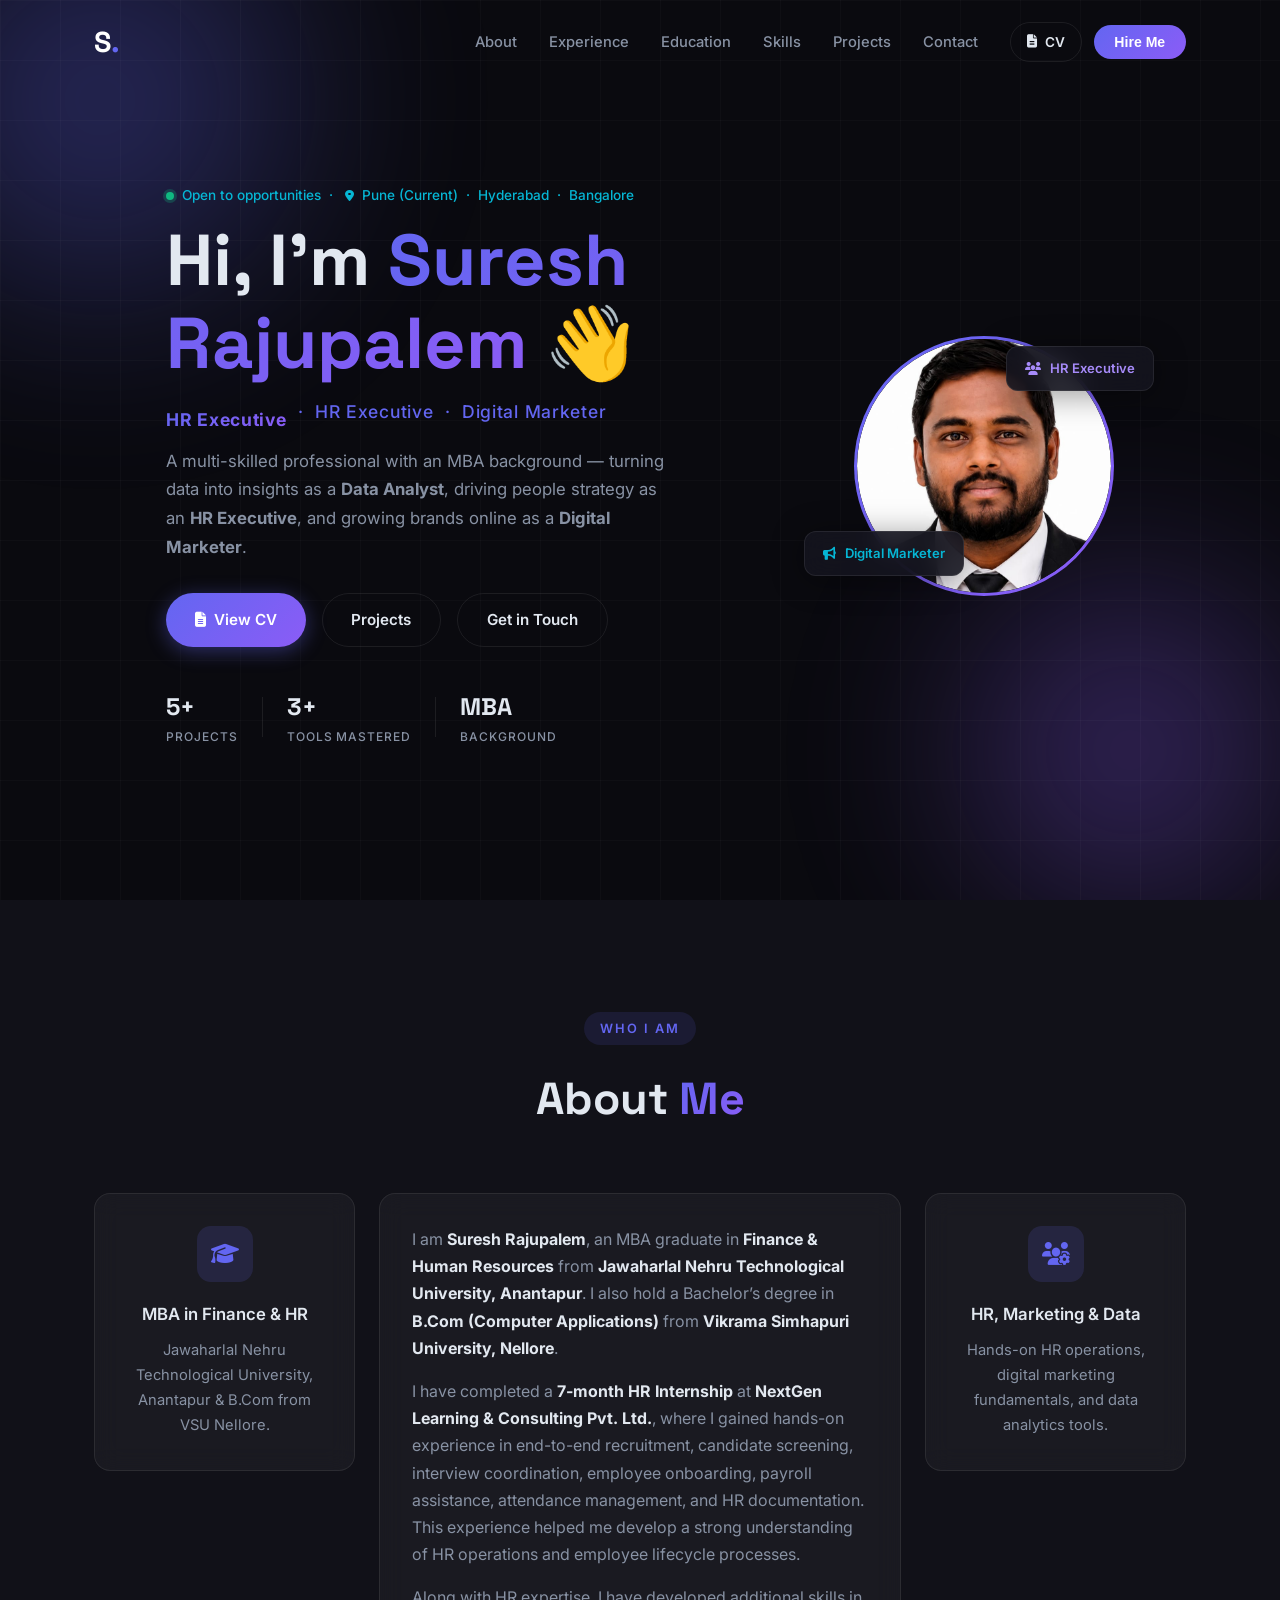
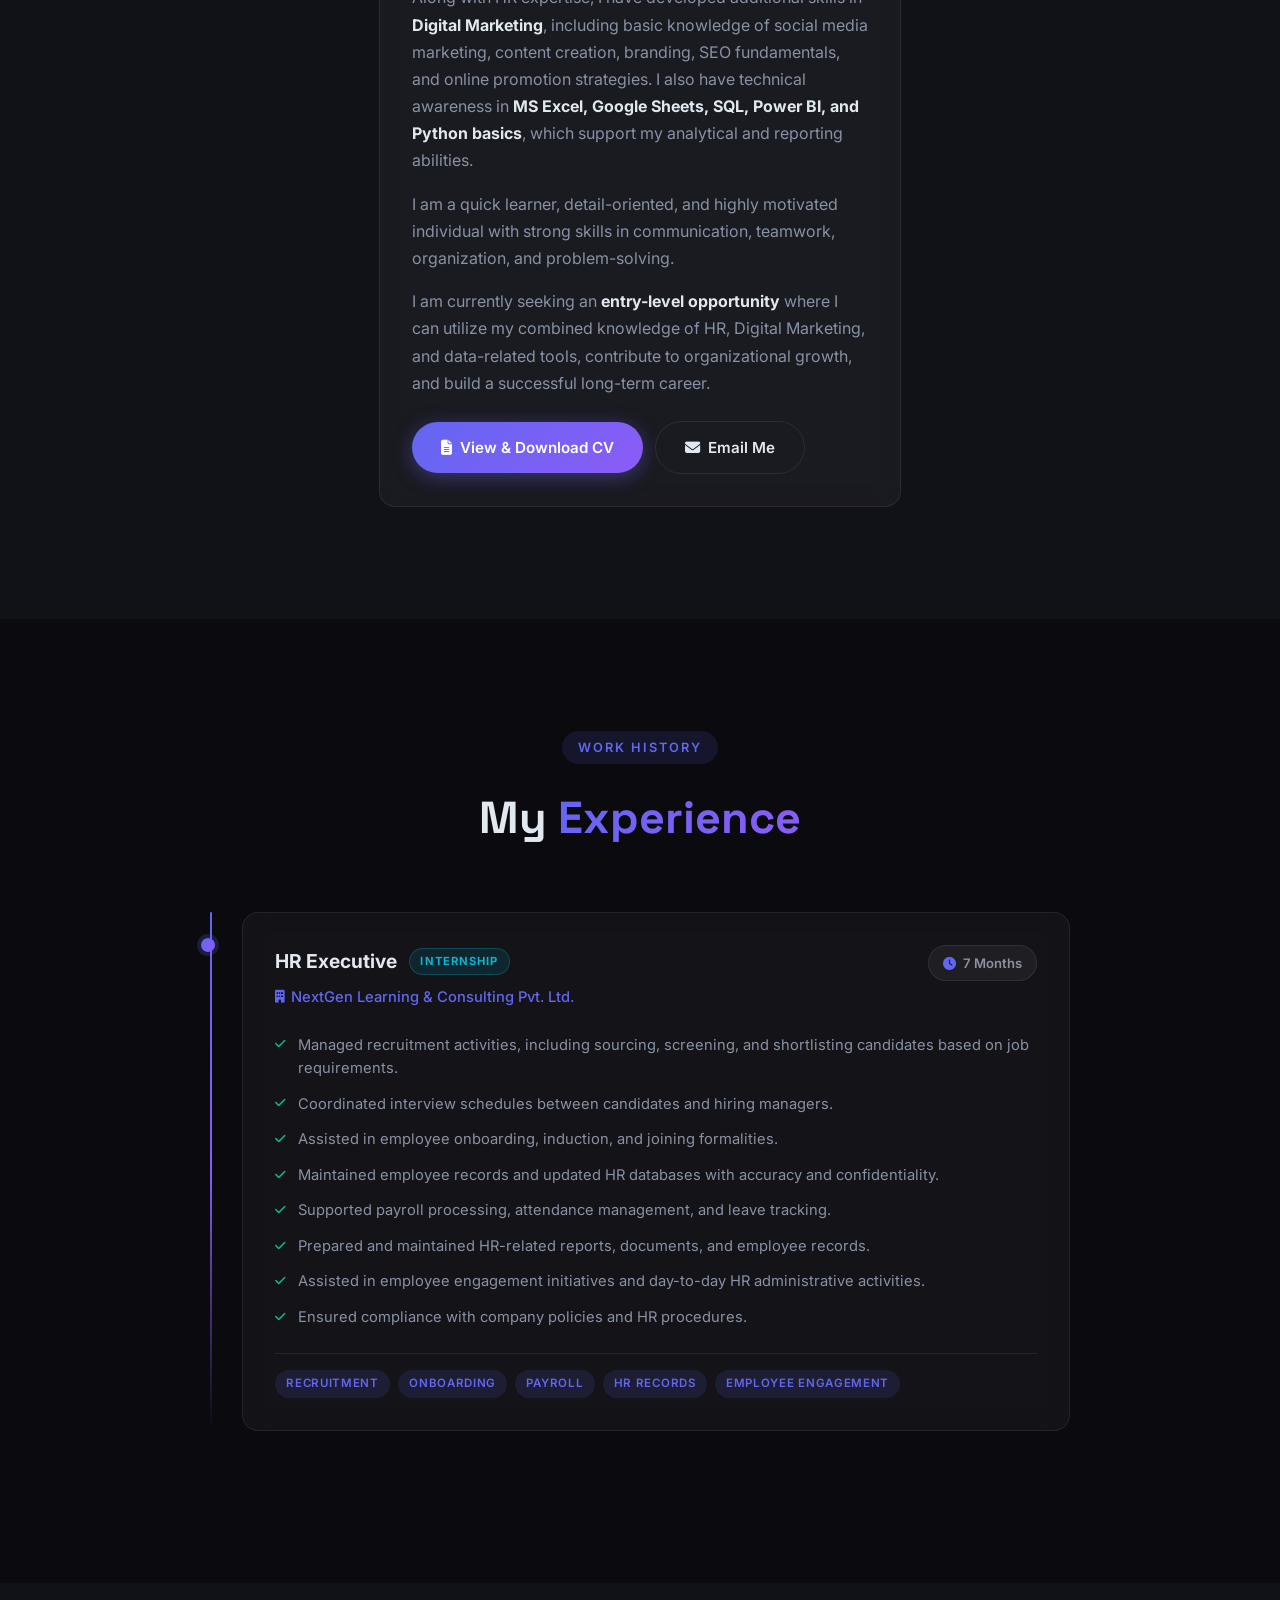
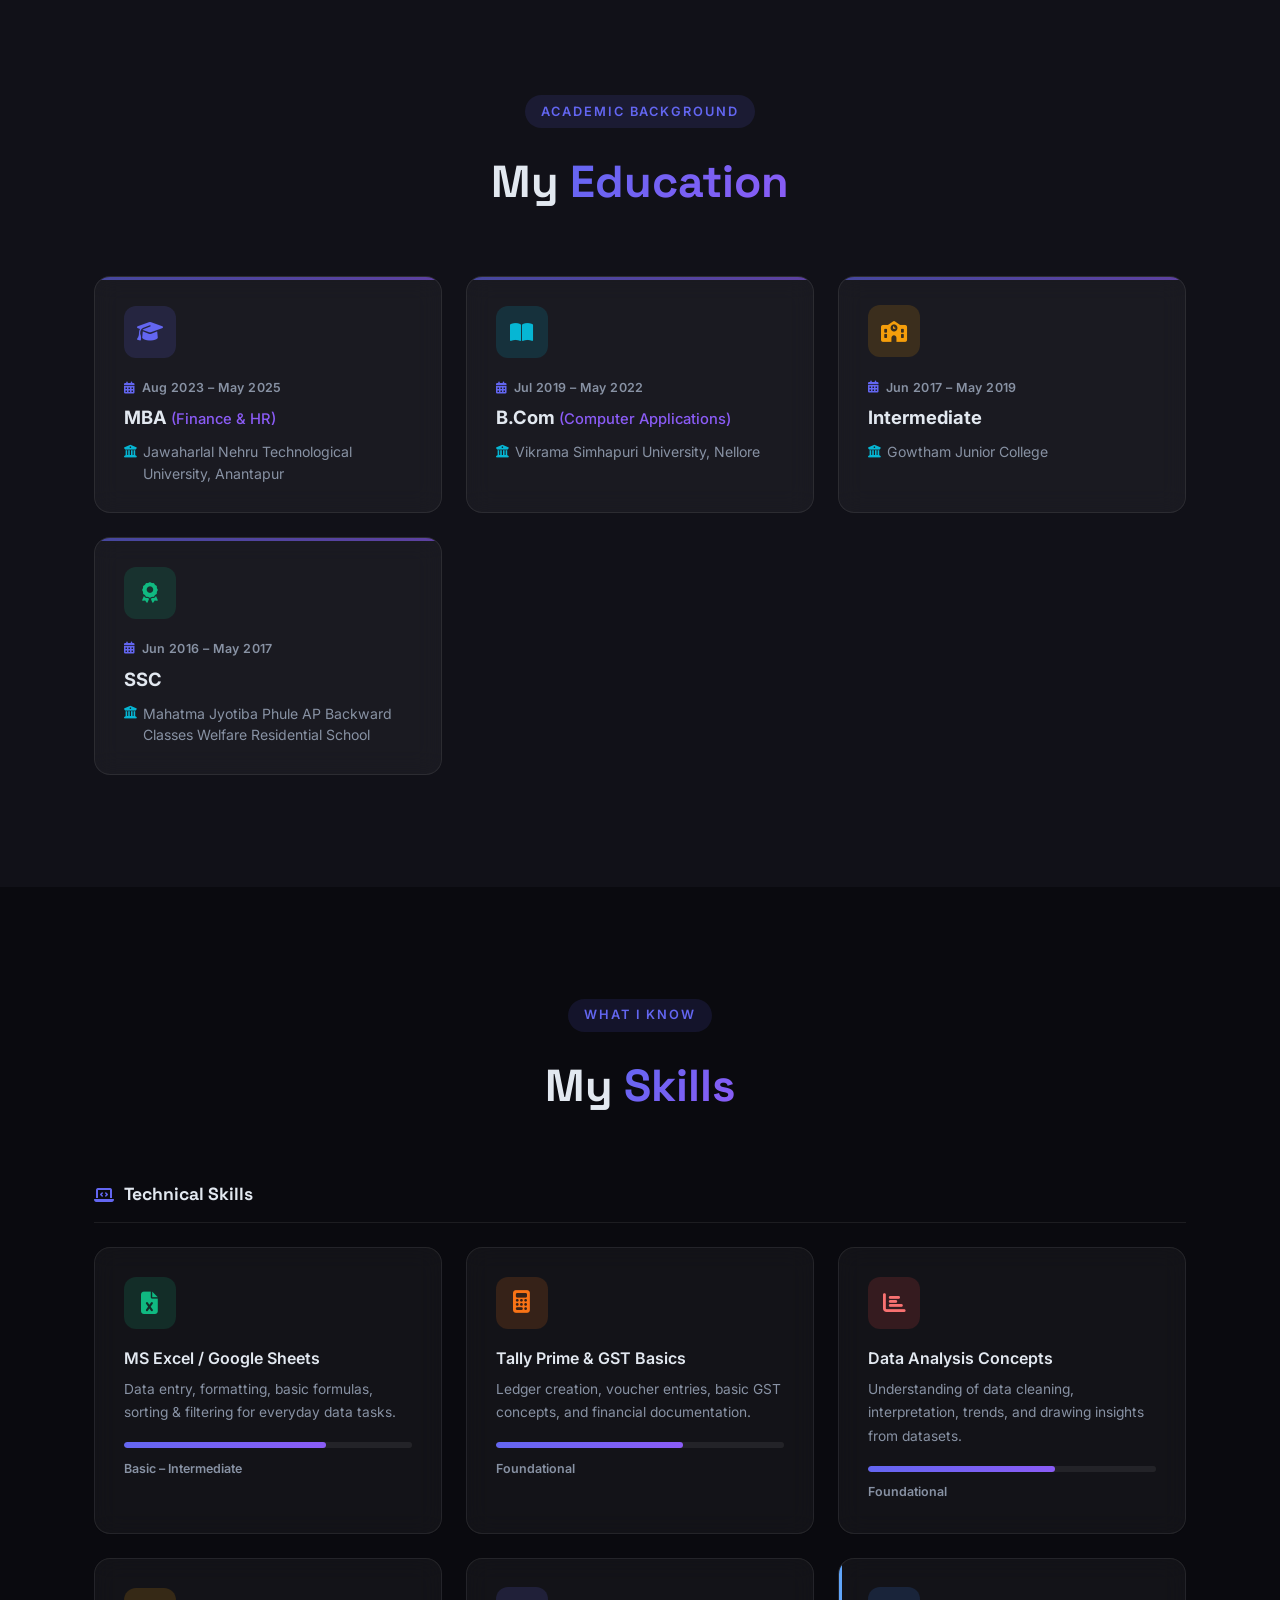
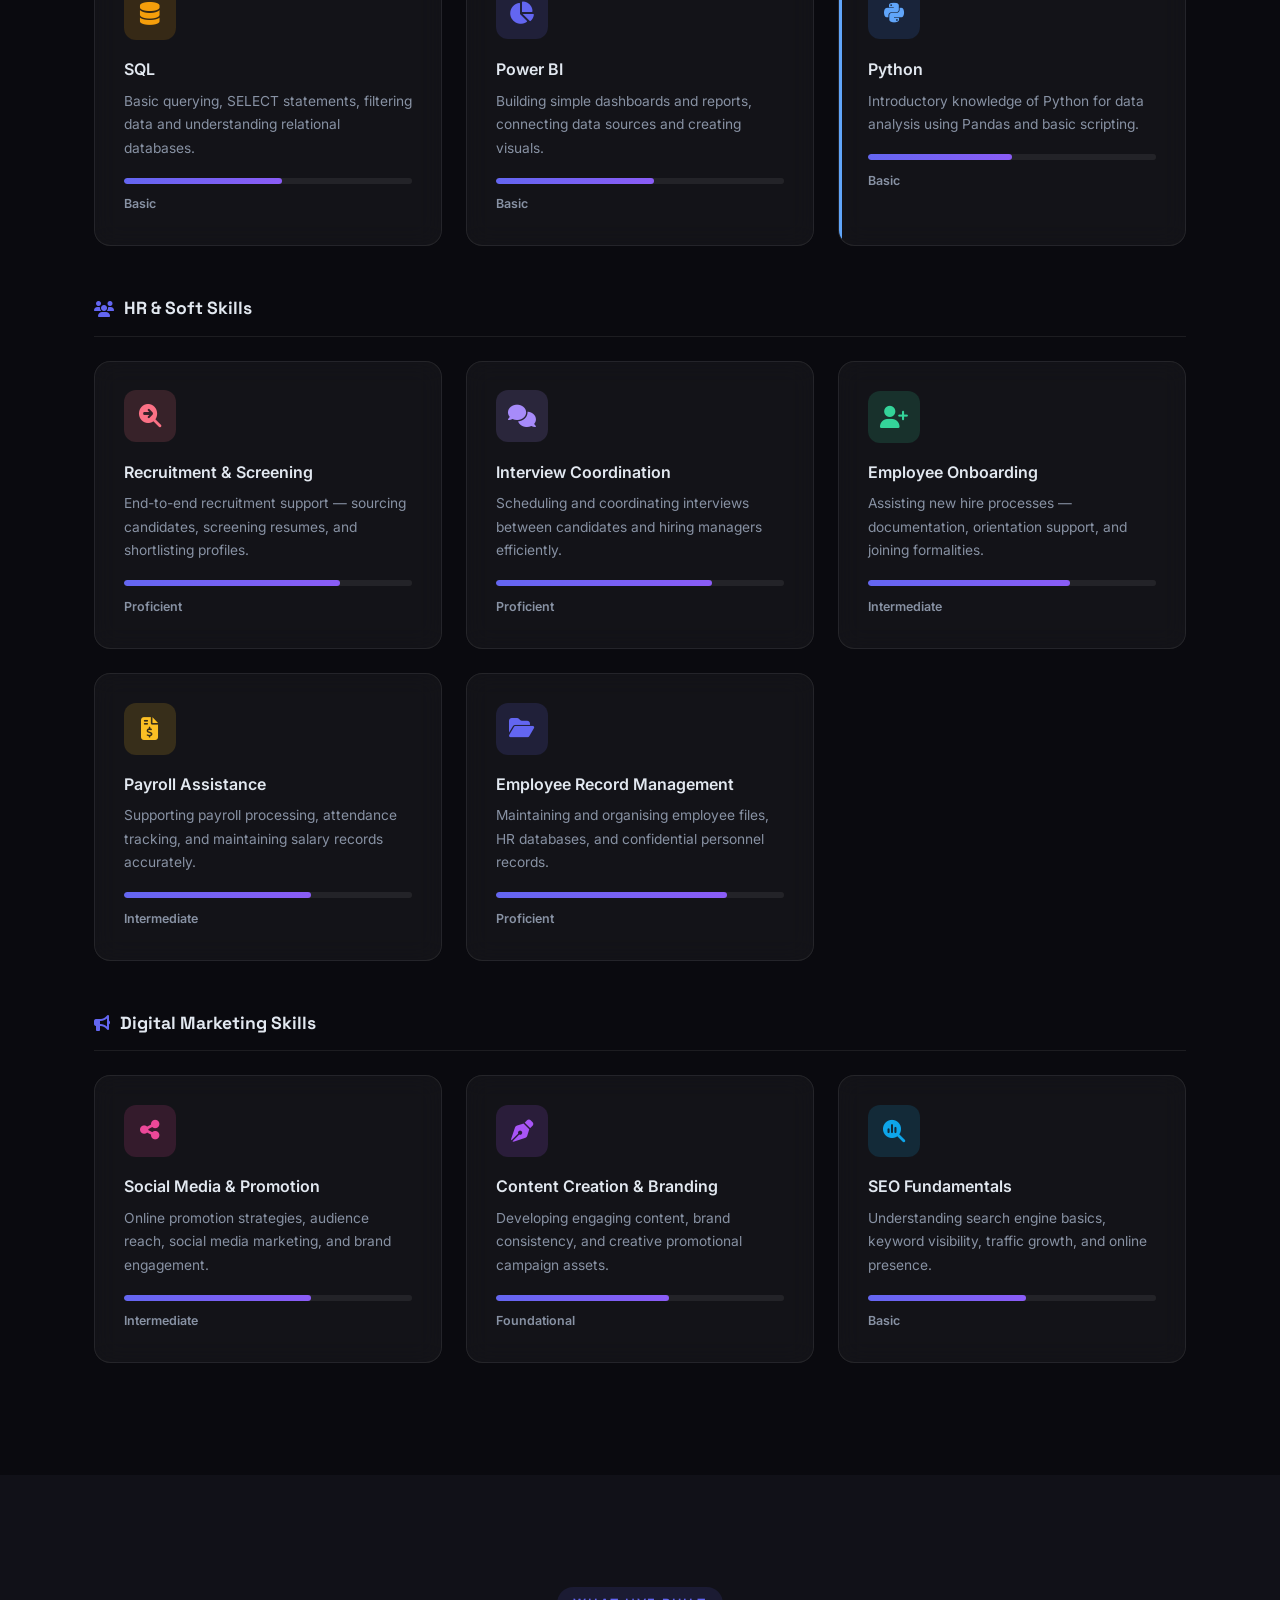
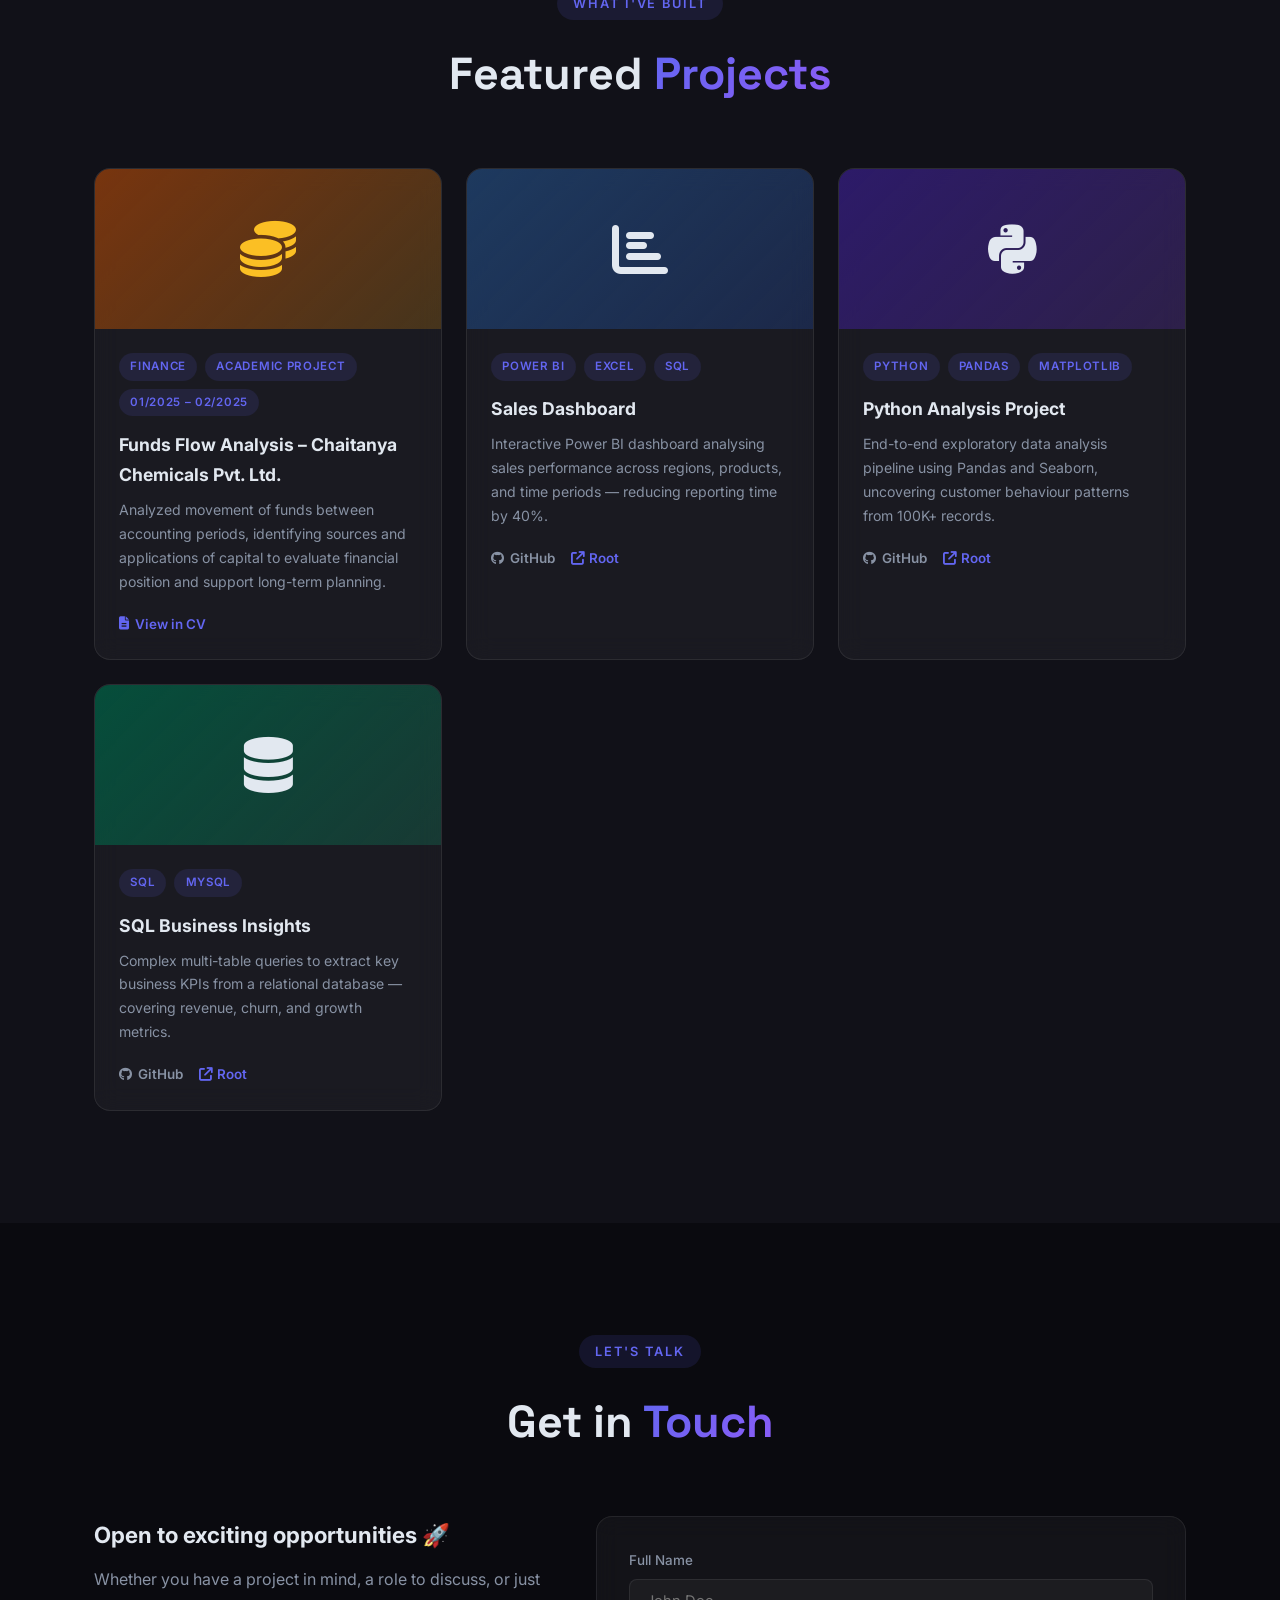
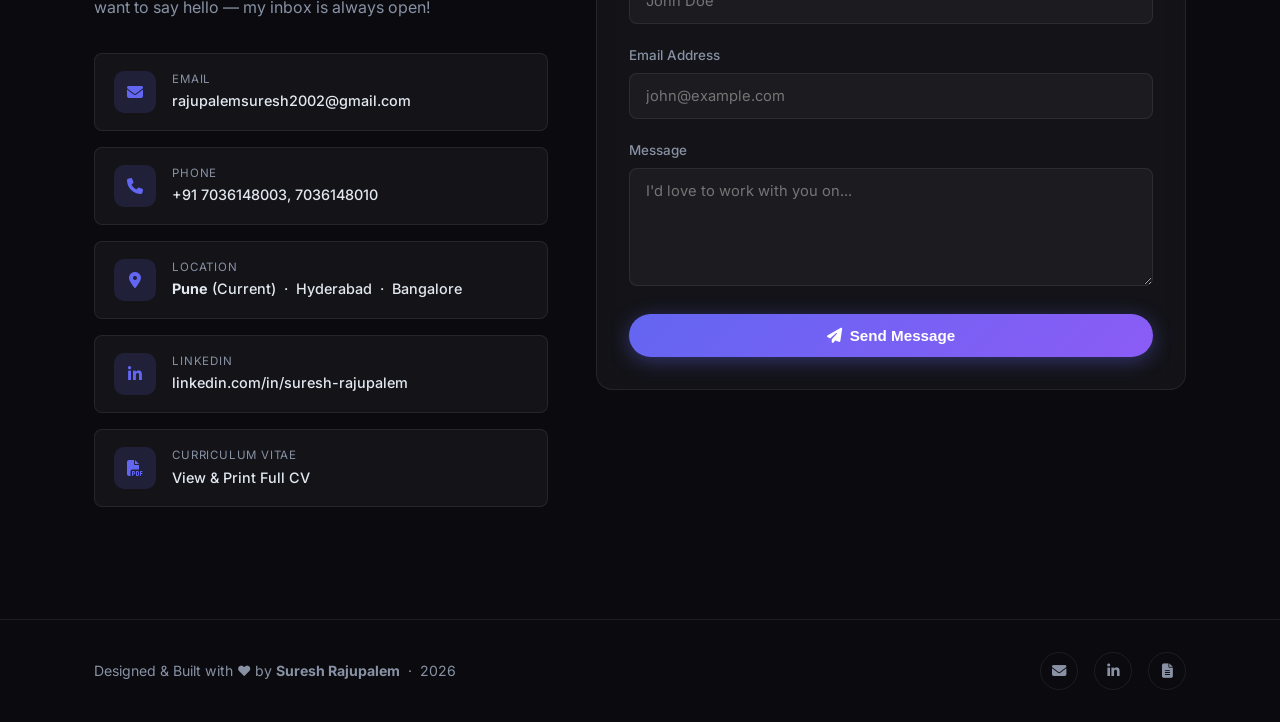
==== index.html @ 005ac065 "Initial portfolio commit" ====
<!DOCTYPE html>
<html lang="en">
<head>
  <meta charset="UTF-8" />
  <meta name="viewport" content="width=device-width, initial-scale=1.0" />
  <title>Suresh Rajupalem Portfolio</title>
  <link href="https://fonts.googleapis.com/css2?family=Inter:wght@300;400;500;600;700;800&family=Space+Grotesk:wght@400;500;600;700&display=swap" rel="stylesheet" />
  <link rel="stylesheet" href="https://cdnjs.cloudflare.com/ajax/libs/font-awesome/6.5.0/css/all.min.css" />
  <link rel="stylesheet" href="style.css" />
</head>
<body>

  <!-- ===== NAVBAR ===== -->
  <nav class="navbar" id="navbar">
    <div class="nav-container">
      <a href="#home" class="nav-logo">S<span>.</span></a>
      <ul class="nav-links">
        <li><a href="#about">About</a></li>
        <li><a href="#experience">Experience</a></li>
        <li><a href="#education">Education</a></li>
        <li><a href="#skills">Skills</a></li>
        <li><a href="#projects">Projects</a></li>
        <li><a href="#contact">Contact</a></li>
      </ul>
      <div style="display: flex; gap: 0.75rem; align-items: center;">
        <a href="cv.html" target="_blank" class="btn btn-outline" style="padding: 0.45rem 1rem; font-size: 0.85rem;">
          <i class="fa-solid fa-file-lines"></i> CV
        </a>
        <button class="nav-cta" onclick="document.getElementById('contact').scrollIntoView({behavior:'smooth'})">
          Hire Me
        </button>
      </div>
      <button class="hamburger" id="hamburger" aria-label="Toggle menu">
        <span></span><span></span><span></span>
      </button>
    </div>
  </nav>

  <!-- ===== HERO ===== -->
  <section class="hero" id="home">
    <div class="hero-bg">
      <div class="blob blob-1"></div>
      <div class="blob blob-2"></div>
      <div class="grid-overlay"></div>
    </div>
    <div class="hero-content">
      <p class="hero-eyebrow"><span class="dot"></span> Open to opportunities &nbsp;·&nbsp; <i class="fa-solid fa-location-dot" style="font-size:0.75rem;"></i> Pune (Current) &nbsp;·&nbsp; Hyderabad &nbsp;·&nbsp; Bangalore</p>
      <h1 class="hero-title">
        Hi, I'm <span class="gradient-text">Suresh Rajupalem</span> 👋
      </h1>
      <p class="hero-subtitle">
        <span class="role-cycle" id="roleCycle">Data Analyst</span>
        &nbsp;·&nbsp; HR Executive &nbsp;·&nbsp; Digital Marketer
      </p>
      <p class="hero-desc">
        A multi-skilled professional with an MBA background — turning data into insights as a
        <strong>Data Analyst</strong>, driving people strategy as an <strong>HR Executive</strong>,
        and growing brands online as a <strong>Digital Marketer</strong>.
      </p>
      <div class="hero-btns">
        <a href="cv.html" target="_blank" class="btn btn-primary"><i class="fa-solid fa-file-lines"></i> View CV</a>
        <a href="#projects" class="btn btn-outline">Projects</a>
        <a href="#contact" class="btn btn-outline">Get in Touch</a>
      </div>
      <div class="hero-stats">
        <div class="stat"><span class="stat-num">5+</span><span class="stat-label">Projects</span></div>
        <div class="stat-divider"></div>
        <div class="stat"><span class="stat-num">3+</span><span class="stat-label">Tools Mastered</span></div>
        <div class="stat-divider"></div>
        <div class="stat"><span class="stat-num">MBA</span><span class="stat-label">Background</span></div>
      </div>
    </div>
    <div class="hero-visual">
      <div class="avatar-ring">
        <div class="avatar-inner">
          <img src="assets/profile.jpg" alt="Suresh Rajupalem" class="avatar-photo" />
        </div>
      </div>
      <div class="floating-card card-top">
        <i class="fa-solid fa-users"></i>
        <span>HR Executive</span>
      </div>
      <div class="floating-card card-bottom">
        <i class="fa-solid fa-bullhorn"></i>
        <span>Digital Marketer</span>
      </div>
    </div>
  </section>

  <!-- ===== ABOUT ===== -->
  <section class="about section" id="about">
    <div class="container">
      <div class="section-header">
        <p class="section-tag">Who I Am</p>
        <h2 class="section-title">About <span class="gradient-text">Me</span></h2>
      </div>
      <div class="about-grid">
        <div class="about-card glass-card" data-animate>
          <div class="about-icon"><i class="fa-solid fa-graduation-cap"></i></div>
          <h3>MBA in Finance &amp; HR</h3>
          <p>Jawaharlal Nehru Technological University, Anantapur &amp; B.Com from VSU Nellore.</p>
        </div>
        <div class="about-main glass-card" data-animate>
          <p>
            I am <strong>Suresh Rajupalem</strong>, an MBA graduate in <strong>Finance &amp; Human Resources</strong> from <strong>Jawaharlal Nehru Technological University, Anantapur</strong>. I also hold a Bachelor’s degree in <strong>B.Com (Computer Applications)</strong> from <strong>Vikrama Simhapuri University, Nellore</strong>.
          </p>
          <p>
            I have completed a <strong>7-month HR Internship</strong> at <strong>NextGen Learning &amp; Consulting Pvt. Ltd.</strong>, where I gained hands-on experience in end-to-end recruitment, candidate screening, interview coordination, employee onboarding, payroll assistance, attendance management, and HR documentation. This experience helped me develop a strong understanding of HR operations and employee lifecycle processes.
          </p>
          <p>
            Along with HR expertise, I have developed additional skills in <strong>Digital Marketing</strong>, including basic knowledge of social media marketing, content creation, branding, SEO fundamentals, and online promotion strategies. I also have technical awareness in <strong>MS Excel, Google Sheets, SQL, Power BI, and Python basics</strong>, which support my analytical and reporting abilities.
          </p>
          <p>
            I am a quick learner, detail-oriented, and highly motivated individual with strong skills in communication, teamwork, organization, and problem-solving.
          </p>
          <p>
            I am currently seeking an <strong>entry-level opportunity</strong> where I can utilize my combined knowledge of HR, Digital Marketing, and data-related tools, contribute to organizational growth, and build a successful long-term career.
          </p>
          <div style="margin-top:1.5rem; display:flex; gap:0.8rem; flex-wrap:wrap; align-items:center;">
            <a href="cv.html" target="_blank" class="btn btn-primary">
              <i class="fa-solid fa-file-lines"></i> View &amp; Download CV
            </a>
            <a href="mailto:rajupalemsuresh2002@gmail.com" class="btn btn-outline">
              <i class="fa-solid fa-envelope"></i> Email Me
            </a>
          </div>
        </div>
        <div class="about-card glass-card" data-animate>
          <div class="about-icon"><i class="fa-solid fa-users-gear"></i></div>
          <h3>HR, Marketing &amp; Data</h3>
          <p>Hands-on HR operations, digital marketing fundamentals, and data analytics tools.</p>
        </div>
      </div>
    </div>
  </section>

  <!-- ===== EXPERIENCE ===== -->
  <section class="experience section" id="experience">
    <div class="container">
      <div class="section-header">
        <p class="section-tag">Work History</p>
        <h2 class="section-title">My <span class="gradient-text">Experience</span></h2>
      </div>

      <div class="timeline">

        <div class="timeline-item" data-animate>
          <div class="timeline-dot"></div>
          <div class="timeline-card glass-card">
            <div class="timeline-header">
              <div class="timeline-title-group">
                <h3 class="timeline-role">HR Executive <span class="badge-intern">Internship</span></h3>
                <p class="timeline-company">
                  <i class="fa-solid fa-building"></i> NextGen Learning &amp; Consulting Pvt. Ltd.
                </p>
              </div>
              <div class="timeline-meta">
                <span class="timeline-duration">
                  <i class="fa-solid fa-clock"></i> 7 Months
                </span>
              </div>
            </div>

            <ul class="timeline-responsibilities">
              <li>
                <i class="fa-solid fa-check"></i>
                Managed recruitment activities, including sourcing, screening, and shortlisting candidates based on job requirements.
              </li>
              <li>
                <i class="fa-solid fa-check"></i>
                Coordinated interview schedules between candidates and hiring managers.
              </li>
              <li>
                <i class="fa-solid fa-check"></i>
                Assisted in employee onboarding, induction, and joining formalities.
              </li>
              <li>
                <i class="fa-solid fa-check"></i>
                Maintained employee records and updated HR databases with accuracy and confidentiality.
              </li>
              <li>
                <i class="fa-solid fa-check"></i>
                Supported payroll processing, attendance management, and leave tracking.
              </li>
              <li>
                <i class="fa-solid fa-check"></i>
                Prepared and maintained HR-related reports, documents, and employee records.
              </li>
              <li>
                <i class="fa-solid fa-check"></i>
                Assisted in employee engagement initiatives and day-to-day HR administrative activities.
              </li>
              <li>
                <i class="fa-solid fa-check"></i>
                Ensured compliance with company policies and HR procedures.
              </li>
            </ul>

            <div class="timeline-tags">
              <span class="tag">Recruitment</span>
              <span class="tag">Onboarding</span>
              <span class="tag">Payroll</span>
              <span class="tag">HR Records</span>
              <span class="tag">Employee Engagement</span>
            </div>
          </div>
        </div>

      </div>
    </div>
  </section>

  <!-- ===== EDUCATION ===== -->
  <section class="education section" id="education">
    <div class="container">
      <div class="section-header">
        <p class="section-tag">Academic Background</p>
        <h2 class="section-title">My <span class="gradient-text">Education</span></h2>
      </div>

      <div class="edu-grid">

        <!-- MBA -->
        <div class="edu-card glass-card" data-animate>
          <div class="edu-icon edu-mba">
            <i class="fa-solid fa-graduation-cap"></i>
          </div>
          <div class="edu-body">
            <span class="edu-duration">
              <i class="fa-solid fa-calendar-days"></i> Aug 2023 – May 2025
            </span>
            <h3 class="edu-degree">MBA <span class="edu-spec">(Finance &amp; HR)</span></h3>
            <p class="edu-institution">
              <i class="fa-solid fa-university"></i>
              Jawaharlal Nehru Technological University, Anantapur
            </p>
          </div>
        </div>

        <!-- B.Com -->
        <div class="edu-card glass-card" data-animate>
          <div class="edu-icon edu-bcom">
            <i class="fa-solid fa-book-open"></i>
          </div>
          <div class="edu-body">
            <span class="edu-duration">
              <i class="fa-solid fa-calendar-days"></i> Jul 2019 – May 2022
            </span>
            <h3 class="edu-degree">B.Com <span class="edu-spec">(Computer Applications)</span></h3>
            <p class="edu-institution">
              <i class="fa-solid fa-university"></i>
              Vikrama Simhapuri University, Nellore
            </p>
          </div>
        </div>

        <!-- Intermediate -->
        <div class="edu-card glass-card" data-animate>
          <div class="edu-icon edu-inter">
            <i class="fa-solid fa-school"></i>
          </div>
          <div class="edu-body">
            <span class="edu-duration">
              <i class="fa-solid fa-calendar-days"></i> Jun 2017 – May 2019
            </span>
            <h3 class="edu-degree">Intermediate</h3>
            <p class="edu-institution">
              <i class="fa-solid fa-university"></i>
              Gowtham Junior College
            </p>
          </div>
        </div>

        <!-- SSC -->
        <div class="edu-card glass-card" data-animate>
          <div class="edu-icon edu-ssc">
            <i class="fa-solid fa-award"></i>
          </div>
          <div class="edu-body">
            <span class="edu-duration">
              <i class="fa-solid fa-calendar-days"></i> Jun 2016 – May 2017
            </span>
            <h3 class="edu-degree">SSC</h3>
            <p class="edu-institution">
              <i class="fa-solid fa-university"></i>
              Mahatma Jyotiba Phule AP Backward Classes Welfare Residential School
            </p>
          </div>
        </div>

      </div>
    </div>
  </section>

  <!-- ===== SKILLS ===== -->
  <section class="skills section" id="skills">
    <div class="container">
      <div class="section-header">
        <p class="section-tag">What I Know</p>
        <h2 class="section-title">My <span class="gradient-text">Skills</span></h2>
      </div>

      <!-- Technical Skills -->
      <div class="skills-group-label">
        <i class="fa-solid fa-laptop-code"></i> Technical Skills
      </div>
      <div class="skills-grid" style="margin-bottom: 3rem;">

        <div class="skill-card glass-card" data-animate>
          <div class="skill-icon excel"><i class="fa-solid fa-file-excel"></i></div>
          <h3>MS Excel / Google Sheets</h3>
          <p>Data entry, formatting, basic formulas, sorting & filtering for everyday data tasks.</p>
          <div class="skill-bar"><div class="skill-fill" style="--pct:70%"></div></div>
          <span class="skill-pct">Basic – Intermediate</span>
        </div>

        <div class="skill-card glass-card" data-animate>
          <div class="skill-icon tally"><i class="fa-solid fa-calculator"></i></div>
          <h3>Tally Prime &amp; GST Basics</h3>
          <p>Ledger creation, voucher entries, basic GST concepts, and financial documentation.</p>
          <div class="skill-bar"><div class="skill-fill" style="--pct:65%"></div></div>
          <span class="skill-pct">Foundational</span>
        </div>

        <div class="skill-card glass-card" data-animate>
          <div class="skill-icon stats"><i class="fa-solid fa-chart-bar"></i></div>
          <h3>Data Analysis Concepts</h3>
          <p>Understanding of data cleaning, interpretation, trends, and drawing insights from datasets.</p>
          <div class="skill-bar"><div class="skill-fill" style="--pct:65%"></div></div>
          <span class="skill-pct">Foundational</span>
        </div>

        <div class="skill-card glass-card" data-animate>
          <div class="skill-icon sql"><i class="fa-solid fa-database"></i></div>
          <h3>SQL</h3>
          <p>Basic querying, SELECT statements, filtering data and understanding relational databases.</p>
          <div class="skill-bar"><div class="skill-fill" style="--pct:55%"></div></div>
          <span class="skill-pct">Basic</span>
        </div>

        <div class="skill-card glass-card" data-animate>
          <div class="skill-icon powerbi"><i class="fa-solid fa-chart-pie"></i></div>
          <h3>Power BI</h3>
          <p>Building simple dashboards and reports, connecting data sources and creating visuals.</p>
          <div class="skill-bar"><div class="skill-fill" style="--pct:55%"></div></div>
          <span class="skill-pct">Basic</span>
        </div>

        <div class="skill-card glass-card" data-animate>
          <div class="skill-icon python"><i class="fa-brands fa-python"></i></div>
          <h3>Python</h3>
          <p>Introductory knowledge of Python for data analysis using Pandas and basic scripting.</p>
          <div class="skill-bar"><div class="skill-fill" style="--pct:50%"></div></div>
          <span class="skill-pct">Basic</span>
        </div>

      </div>

      <!-- HR & Soft Skills -->
      <div class="skills-group-label">
        <i class="fa-solid fa-users"></i> HR &amp; Soft Skills
      </div>
      <div class="skills-grid">

        <div class="skill-card glass-card" data-animate>
          <div class="skill-icon hr-recruit"><i class="fa-solid fa-magnifying-glass-arrow-right"></i></div>
          <h3>Recruitment &amp; Screening</h3>
          <p>End-to-end recruitment support — sourcing candidates, screening resumes, and shortlisting profiles.</p>
          <div class="skill-bar"><div class="skill-fill" style="--pct:75%"></div></div>
          <span class="skill-pct">Proficient</span>
        </div>

        <div class="skill-card glass-card" data-animate>
          <div class="skill-icon hr-interview"><i class="fa-solid fa-comments"></i></div>
          <h3>Interview Coordination</h3>
          <p>Scheduling and coordinating interviews between candidates and hiring managers efficiently.</p>
          <div class="skill-bar"><div class="skill-fill" style="--pct:75%"></div></div>
          <span class="skill-pct">Proficient</span>
        </div>

        <div class="skill-card glass-card" data-animate>
          <div class="skill-icon hr-onboard"><i class="fa-solid fa-user-plus"></i></div>
          <h3>Employee Onboarding</h3>
          <p>Assisting new hire processes — documentation, orientation support, and joining formalities.</p>
          <div class="skill-bar"><div class="skill-fill" style="--pct:70%"></div></div>
          <span class="skill-pct">Intermediate</span>
        </div>

        <div class="skill-card glass-card" data-animate>
          <div class="skill-icon hr-payroll"><i class="fa-solid fa-file-invoice-dollar"></i></div>
          <h3>Payroll Assistance</h3>
          <p>Supporting payroll processing, attendance tracking, and maintaining salary records accurately.</p>
          <div class="skill-bar"><div class="skill-fill" style="--pct:65%"></div></div>
          <span class="skill-pct">Intermediate</span>
        </div>

        <div class="skill-card glass-card" data-animate>
          <div class="skill-icon hr-records"><i class="fa-solid fa-folder-open"></i></div>
          <h3>Employee Record Management</h3>
          <p>Maintaining and organising employee files, HR databases, and confidential personnel records.</p>
          <div class="skill-bar"><div class="skill-fill" style="--pct:80%"></div></div>
          <span class="skill-pct">Proficient</span>
        </div>

      </div>

      <!-- Digital Marketing Skills -->
      <div class="skills-group-label" style="margin-top: 3rem;">
        <i class="fa-solid fa-bullhorn"></i> Digital Marketing Skills
      </div>
      <div class="skills-grid">

        <div class="skill-card glass-card" data-animate>
          <div class="skill-icon dm-social"><i class="fa-solid fa-share-nodes"></i></div>
          <h3>Social Media &amp; Promotion</h3>
          <p>Online promotion strategies, audience reach, social media marketing, and brand engagement.</p>
          <div class="skill-bar"><div class="skill-fill" style="--pct:65%"></div></div>
          <span class="skill-pct">Intermediate</span>
        </div>

        <div class="skill-card glass-card" data-animate>
          <div class="skill-icon dm-content"><i class="fa-solid fa-pen-nib"></i></div>
          <h3>Content Creation &amp; Branding</h3>
          <p>Developing engaging content, brand consistency, and creative promotional campaign assets.</p>
          <div class="skill-bar"><div class="skill-fill" style="--pct:60%"></div></div>
          <span class="skill-pct">Foundational</span>
        </div>

        <div class="skill-card glass-card" data-animate>
          <div class="skill-icon dm-seo"><i class="fa-solid fa-magnifying-glass-chart"></i></div>
          <h3>SEO Fundamentals</h3>
          <p>Understanding search engine basics, keyword visibility, traffic growth, and online presence.</p>
          <div class="skill-bar"><div class="skill-fill" style="--pct:55%"></div></div>
          <span class="skill-pct">Basic</span>
        </div>

      </div>
    </div>
  </section>

  <!-- ===== PROJECTS ===== -->
  <section class="projects section" id="projects">
    <div class="container">
      <div class="section-header">
        <p class="section-tag">What I've Built</p>
        <h2 class="section-title">Featured <span class="gradient-text">Projects</span></h2>
      </div>

      <div class="projects-grid">

        <article class="project-card glass-card" data-animate>
          <div class="project-thumb thumb-amber">
            <i class="fa-solid fa-coins"></i>
          </div>
          <div class="project-body">
            <div class="project-tags">
              <span class="tag">Finance</span>
              <span class="tag">Academic Project</span>
              <span class="tag">01/2025 – 02/2025</span>
            </div>
            <h3>Funds Flow Analysis – Chaitanya Chemicals Pvt. Ltd.</h3>
            <p>Analyzed movement of funds between accounting periods, identifying sources and applications of capital to evaluate financial position and support long-term planning.</p>
            <div class="project-links">
              <a href="cv.html" target="_blank" class="btn-link btn-live"><i class="fa-solid fa-file-lines"></i> View in CV</a>
            </div>
          </div>
        </article>

        <article class="project-card glass-card" data-animate>
          <div class="project-thumb thumb-blue">
            <i class="fa-solid fa-chart-bar"></i>
          </div>
          <div class="project-body">
            <div class="project-tags">
              <span class="tag">Power BI</span>
              <span class="tag">Excel</span>
              <span class="tag">SQL</span>
            </div>
            <h3>Sales Dashboard</h3>
            <p>Interactive Power BI dashboard analysing sales performance across regions, products, and time periods — reducing reporting time by 40%.</p>
            <div class="project-links">
              <a href="https://github.com/sureshrajupal/Suresh-Rajupalem-portfolio" target="_blank" class="btn-link"><i class="fa-brands fa-github"></i> GitHub</a>
              <a href="#home" class="btn-link btn-live"><i class="fa-solid fa-arrow-up-right-from-square"></i> Root</a>
            </div>
          </div>
        </article>

        <article class="project-card glass-card" data-animate>
          <div class="project-thumb thumb-purple">
            <i class="fa-brands fa-python"></i>
          </div>
          <div class="project-body">
            <div class="project-tags">
              <span class="tag">Python</span>
              <span class="tag">Pandas</span>
              <span class="tag">Matplotlib</span>
            </div>
            <h3>Python Analysis Project</h3>
            <p>End-to-end exploratory data analysis pipeline using Pandas and Seaborn, uncovering customer behaviour patterns from 100K+ records.</p>
            <div class="project-links">
              <a href="https://github.com/sureshrajupal/Suresh-Rajupalem-portfolio" target="_blank" class="btn-link"><i class="fa-brands fa-github"></i> GitHub</a>
              <a href="#home" class="btn-link btn-live"><i class="fa-solid fa-arrow-up-right-from-square"></i> Root</a>
            </div>
          </div>
        </article>

        <article class="project-card glass-card" data-animate>
          <div class="project-thumb thumb-green">
            <i class="fa-solid fa-database"></i>
          </div>
          <div class="project-body">
            <div class="project-tags">
              <span class="tag">SQL</span>
              <span class="tag">MySQL</span>
            </div>
            <h3>SQL Business Insights</h3>
            <p>Complex multi-table queries to extract key business KPIs from a relational database — covering revenue, churn, and growth metrics.</p>
            <div class="project-links">
              <a href="https://github.com/sureshrajupal/Suresh-Rajupalem-portfolio" target="_blank" class="btn-link"><i class="fa-brands fa-github"></i> GitHub</a>
              <a href="#home" class="btn-link btn-live"><i class="fa-solid fa-arrow-up-right-from-square"></i> Root</a>
            </div>
          </div>
        </article>

      </div>
    </div>
  </section>

  <!-- ===== CONTACT ===== -->
  <section class="contact section" id="contact">
    <div class="container">
      <div class="section-header">
        <p class="section-tag">Let's Talk</p>
        <h2 class="section-title">Get in <span class="gradient-text">Touch</span></h2>
      </div>

      <div class="contact-wrapper">
        <div class="contact-info" data-animate>
          <h3>Open to exciting opportunities 🚀</h3>
          <p>Whether you have a project in mind, a role to discuss, or just want to say hello — my inbox is always open!</p>

          <div class="contact-items">
            <a href="mailto:rajupalemsuresh2002@gmail.com" class="contact-item">
              <div class="contact-item-icon"><i class="fa-solid fa-envelope"></i></div>
              <div>
                <span class="contact-item-label">Email</span>
                <span class="contact-item-value">rajupalemsuresh2002@gmail.com</span>
              </div>
            </a>
            <a href="tel:+917036148003" class="contact-item">
              <div class="contact-item-icon"><i class="fa-solid fa-phone"></i></div>
              <div>
                <span class="contact-item-label">Phone</span>
                <span class="contact-item-value">+91 7036148003, 7036148010</span>
              </div>
            </a>
            <div class="contact-item">
              <div class="contact-item-icon"><i class="fa-solid fa-location-dot"></i></div>
              <div>
                <span class="contact-item-label">Location</span>
                <span class="contact-item-value"><strong>Pune</strong> (Current) &nbsp;·&nbsp; Hyderabad &nbsp;·&nbsp; Bangalore</span>
              </div>
            </div>
            <a href="https://www.linkedin.com/in/suresh-rajupalem-921711248/" target="_blank" class="contact-item">
              <div class="contact-item-icon"><i class="fa-brands fa-linkedin-in"></i></div>
              <div>
                <span class="contact-item-label">LinkedIn</span>
                <span class="contact-item-value">linkedin.com/in/suresh-rajupalem</span>
              </div>
            </a>
            <a href="cv.html" target="_blank" class="contact-item">
              <div class="contact-item-icon"><i class="fa-solid fa-file-pdf"></i></div>
              <div>
                <span class="contact-item-label">Curriculum Vitae</span>
                <span class="contact-item-value">View &amp; Print Full CV</span>
              </div>
            </a>
          </div>
        </div>

        <form class="contact-form glass-card" data-animate onsubmit="handleSubmit(event)">
          <div class="form-group">
            <label for="name">Full Name</label>
            <input type="text" id="name" placeholder="John Doe" required />
          </div>
          <div class="form-group">
            <label for="email">Email Address</label>
            <input type="email" id="email" placeholder="john@example.com" required />
          </div>
          <div class="form-group">
            <label for="message">Message</label>
            <textarea id="message" rows="5" placeholder="I'd love to work with you on..." required></textarea>
          </div>
          <button type="submit" class="btn btn-primary btn-full">
            <i class="fa-solid fa-paper-plane"></i> Send Message
          </button>
          <p class="form-success" id="form-success">✅ Message sent! I'll get back to you soon.</p>
        </form>
      </div>
    </div>
  </section>

  <!-- ===== FOOTER ===== -->
  <footer class="footer">
    <div class="container">
      <p>Designed & Built with ❤️ by <strong>Suresh Rajupalem</strong> &nbsp;·&nbsp; <span id="year"></span></p>
      <div class="footer-socials">
        <a href="mailto:rajupalemsuresh2002@gmail.com" aria-label="Email"><i class="fa-solid fa-envelope"></i></a>
        <a href="https://www.linkedin.com/in/suresh-rajupalem-921711248/" target="_blank" aria-label="LinkedIn"><i class="fa-brands fa-linkedin-in"></i></a>
        <a href="cv.html" target="_blank" aria-label="CV"><i class="fa-solid fa-file-lines"></i></a>
      </div>
    </div>
  </footer>

  <a href="#home" class="back-to-top" id="backToTop" aria-label="Back to top">
    <i class="fa-solid fa-chevron-up"></i>
  </a>

  <script src="script.js"></script>
</body>
</html>
---- style.css ----
/* =========================================================
   SURESH – Data Analyst Portfolio  |  style.css
   ========================================================= */

/* ── Reset & Base ── */
*, *::before, *::after { box-sizing: border-box; margin: 0; padding: 0; }

:root {
  /* Palette */
  --clr-bg:          #0a0a0f;
  --clr-bg-2:        #111118;
  --clr-surface:     rgba(255,255,255,0.04);
  --clr-border:      rgba(255,255,255,0.08);
  --clr-text:        #e2e8f0;
  --clr-muted:       #8892a4;
  --clr-accent-1:    #6366f1;   /* indigo */
  --clr-accent-2:    #8b5cf6;   /* violet */
  --clr-accent-3:    #06b6d4;   /* cyan */
  --clr-green:       #10b981;
  --clr-yellow:      #f59e0b;

  /* Gradients */
  --grad-primary: linear-gradient(135deg, var(--clr-accent-1), var(--clr-accent-2));
  --grad-cool:    linear-gradient(135deg, var(--clr-accent-1), var(--clr-accent-3));

  /* Typography */
  --font-body:    'Inter', sans-serif;
  --font-heading: 'Space Grotesk', sans-serif;

  /* Spacing */
  --section-pad: 7rem 0;

  /* Effects */
  --radius:       1rem;
  --radius-sm:    .5rem;
  --shadow:       0 4px 32px rgba(0,0,0,.4);
  --shadow-glow:  0 0 40px rgba(99,102,241,.2);
  --transition:   .3s ease;
}

html { scroll-behavior: smooth; font-size: 16px; }

body {
  font-family: var(--font-body);
  background: var(--clr-bg);
  color: var(--clr-text);
  line-height: 1.7;
  overflow-x: hidden;
}

img { max-width: 100%; }
a  { text-decoration: none; color: inherit; }
ul { list-style: none; }

/* ── Utility ── */
.container        { max-width: 1140px; margin: 0 auto; padding: 0 1.5rem; }
.section          { padding: var(--section-pad); }
.gradient-text    { background: var(--grad-primary); -webkit-background-clip: text; -webkit-text-fill-color: transparent; background-clip: text; }
.glass-card       {
  background: var(--clr-surface);
  border: 1px solid var(--clr-border);
  border-radius: var(--radius);
  backdrop-filter: blur(12px);
  -webkit-backdrop-filter: blur(12px);
  transition: transform var(--transition), box-shadow var(--transition), border-color var(--transition);
}
.glass-card:hover {
  transform: translateY(-4px);
  box-shadow: var(--shadow-glow);
  border-color: rgba(99,102,241,.3);
}

/* ── Buttons ── */
.btn {
  display: inline-flex; align-items: center; justify-content: center; gap: .5rem;
  padding: .8rem 1.8rem;
  border-radius: 50px;
  font-weight: 600;
  font-size: .95rem;
  cursor: pointer;
  transition: all var(--transition);
  border: none;
}
.btn-primary {
  background: var(--grad-primary);
  color: #fff;
  box-shadow: 0 4px 20px rgba(99,102,241,.4);
}
.btn-primary:hover { transform: translateY(-2px); box-shadow: 0 8px 28px rgba(99,102,241,.55); }
.btn-outline {
  background: transparent;
  color: var(--clr-text);
  border: 1.5px solid var(--clr-border);
}
.btn-outline:hover { border-color: var(--clr-accent-1); color: var(--clr-accent-1); }
.btn-full { width: 100%; }

/* ── Section Header ── */
.section-header { text-align: center; margin-bottom: 3.5rem; }
.section-tag    {
  display: inline-block;
  font-size: .8rem;
  font-weight: 600;
  letter-spacing: .15em;
  text-transform: uppercase;
  color: var(--clr-accent-1);
  background: rgba(99,102,241,.12);
  padding: .35rem 1rem;
  border-radius: 50px;
  margin-bottom: 1rem;
}
.section-title {
  font-family: var(--font-heading);
  font-size: clamp(2rem, 4vw, 2.8rem);
  font-weight: 700;
  color: var(--clr-text);
}

/* ── Scroll Animations ── */
[data-animate] {
  opacity: 0;
  transform: translateY(30px);
  transition: opacity .6s ease, transform .6s ease;
}
[data-animate].visible {
  opacity: 1;
  transform: translateY(0);
}

/* =========================================================
   NAVBAR
   ========================================================= */
.navbar {
  position: fixed;
  top: 0; left: 0; right: 0;
  z-index: 1000;
  padding: 1.1rem 0;
  background: transparent;
  transition: background var(--transition), box-shadow var(--transition), padding var(--transition);
}
.navbar.scrolled {
  background: rgba(10,10,15,.85);
  backdrop-filter: blur(16px);
  -webkit-backdrop-filter: blur(16px);
  box-shadow: 0 1px 24px rgba(0,0,0,.4);
  padding: .7rem 0;
}
.nav-container {
  max-width: 1140px;
  margin: 0 auto;
  padding: 0 1.5rem;
  display: flex;
  align-items: center;
  gap: 2rem;
}
.nav-logo {
  font-family: var(--font-heading);
  font-size: 1.8rem;
  font-weight: 700;
  color: #fff;
  margin-right: auto;
}
.nav-logo span { color: var(--clr-accent-1); }
.nav-links      { display: flex; gap: 2rem; }
.nav-links a    {
  font-size: .92rem;
  font-weight: 500;
  color: var(--clr-muted);
  transition: color var(--transition);
  position: relative;
}
.nav-links a::after {
  content: '';
  position: absolute;
  bottom: -3px; left: 0;
  width: 0; height: 2px;
  background: var(--grad-primary);
  transition: width var(--transition);
  border-radius: 2px;
}
.nav-links a:hover { color: var(--clr-text); }
.nav-links a:hover::after { width: 100%; }
.nav-cta {
  padding: .55rem 1.3rem;
  border-radius: 50px;
  background: var(--grad-primary);
  color: #fff;
  font-weight: 600;
  font-size: .88rem;
  cursor: pointer;
  border: none;
  transition: all var(--transition);
}
.nav-cta:hover { transform: translateY(-2px); box-shadow: 0 6px 20px rgba(99,102,241,.4); }
.hamburger { display: none; flex-direction: column; gap: 5px; background: none; border: none; cursor: pointer; padding: 4px; }
.hamburger span { display: block; width: 24px; height: 2px; background: var(--clr-text); border-radius: 2px; transition: all .3s; }

/* =========================================================
   HERO
   ========================================================= */
.hero {
  min-height: 100vh;
  display: grid;
  grid-template-columns: 1fr auto;
  align-items: center;
  gap: 3rem;
  padding: 7rem 6rem 5rem;
  max-width: 1140px;
  margin: 0 auto;
  position: relative;
}
.hero-bg {
  position: fixed;
  inset: 0;
  z-index: -1;
  overflow: hidden;
}
.blob {
  position: absolute;
  border-radius: 50%;
  filter: blur(80px);
  opacity: .4;
  animation: blobFloat 8s ease-in-out infinite;
}
.blob-1 {
  width: 600px; height: 600px;
  background: radial-gradient(circle, var(--clr-accent-1), transparent 70%);
  top: -200px; left: -200px;
}
.blob-2 {
  width: 500px; height: 500px;
  background: radial-gradient(circle, var(--clr-accent-2), transparent 70%);
  bottom: -100px; right: -100px;
  animation-delay: -4s;
}
@keyframes blobFloat {
  0%,100% { transform: translate(0,0) scale(1); }
  50%      { transform: translate(30px,20px) scale(1.05); }
}
.grid-overlay {
  position: absolute;
  inset: 0;
  background-image:
    linear-gradient(rgba(255,255,255,.025) 1px, transparent 1px),
    linear-gradient(90deg, rgba(255,255,255,.025) 1px, transparent 1px);
  background-size: 60px 60px;
}
.hero-eyebrow {
  display: flex; align-items: center; gap: .5rem;
  font-size: .85rem;
  color: var(--clr-accent-3);
  font-weight: 500;
  margin-bottom: .75rem;
}
.dot {
  width: 8px; height: 8px;
  border-radius: 50%;
  background: var(--clr-green);
  box-shadow: 0 0 0 3px rgba(16,185,129,.25);
  animation: pulse 2s ease infinite;
}
@keyframes pulse {
  0%,100% { box-shadow: 0 0 0 3px rgba(16,185,129,.25); }
  50%      { box-shadow: 0 0 0 6px rgba(16,185,129,0); }
}
.hero-title {
  font-family: var(--font-heading);
  font-size: clamp(2.8rem, 6vw, 4.5rem);
  font-weight: 800;
  line-height: 1.15;
  margin-bottom: .75rem;
}
.hero-subtitle {
  font-size: 1.1rem;
  color: var(--clr-accent-1);
  font-weight: 500;
  margin-bottom: 1.25rem;
  letter-spacing: .04em;
}
.role-cycle {
  display: inline-block;
  background: var(--grad-primary);
  -webkit-background-clip: text;
  -webkit-text-fill-color: transparent;
  background-clip: text;
  font-weight: 700;
}
.hero-desc {
  font-size: 1.05rem;
  color: var(--clr-muted);
  max-width: 500px;
  margin-bottom: 2rem;
}
.hero-btns   { display: flex; gap: 1rem; flex-wrap: wrap; margin-bottom: 2.5rem; }
.hero-stats  { display: flex; align-items: center; gap: 1.5rem; }
.stat        { display: flex; flex-direction: column; }
.stat-num    { font-size: 1.5rem; font-weight: 700; color: var(--clr-text); font-family: var(--font-heading); }
.stat-label  { font-size: .75rem; color: var(--clr-muted); font-weight: 500; text-transform: uppercase; letter-spacing: .08em; }
.stat-divider { width: 1px; height: 40px; background: var(--clr-border); }

/* Avatar */
.hero-visual   { position: relative; }
.avatar-ring   {
  width: 260px; height: 260px;
  border-radius: 50%;
  background: var(--grad-primary);
  padding: 3px;
  animation: spinRing 12s linear infinite;
}
.avatar-inner  {
  width: 100%; height: 100%;
  border-radius: 50%;
  background: var(--clr-bg-2);
  display: flex; align-items: center; justify-content: center;
  font-size: 5rem;
  overflow: hidden;
}
.avatar-photo {
  width: 100%;
  height: 100%;
  object-fit: cover;
  object-position: center 16%;
  display: block;
  border-radius: 50%;
}
@keyframes spinRing {
  0%   { transform: rotate(0deg); }
  100% { transform: rotate(360deg); }
}
.avatar-inner { animation: spinRing 12s linear infinite reverse; }

.floating-card {
  position: absolute;
  display: flex; align-items: center; gap: .6rem;
  background: rgba(20,20,30,.9);
  border: 1px solid var(--clr-border);
  border-radius: .75rem;
  padding: .65rem 1.1rem;
  font-size: .82rem;
  font-weight: 600;
  box-shadow: var(--shadow);
  backdrop-filter: blur(12px);
  white-space: nowrap;
  animation: floatCard 4s ease-in-out infinite;
}
.card-top    { top: 10px; right: -40px; color: #a78bfa; animation-delay: 0s; }
.card-bottom { bottom: 20px; left: -50px; color: var(--clr-accent-3); animation-delay: -2s; }
@keyframes floatCard {
  0%,100% { transform: translateY(0); }
  50%      { transform: translateY(-8px); }
}

/* =========================================================
   ABOUT
   ========================================================= */
.about        { background: var(--clr-bg-2); }
.about-grid   { display: grid; grid-template-columns: 1fr 2fr 1fr; gap: 1.5rem; align-items: start; }
.about-card   { padding: 2rem; text-align: center; }
.about-main   { padding: 2rem; }
.about-main p { color: var(--clr-muted); margin-bottom: 1rem; }
.about-main strong { color: var(--clr-text); }
.about-icon   {
  width: 56px; height: 56px;
  border-radius: 14px;
  background: rgba(99,102,241,.15);
  display: flex; align-items: center; justify-content: center;
  font-size: 1.4rem;
  color: var(--clr-accent-1);
  margin: 0 auto 1.1rem;
}
.about-card h3 { font-size: 1.05rem; font-weight: 600; margin-bottom: .6rem; }
.about-card p  { color: var(--clr-muted); font-size: .92rem; }

/* =========================================================
   SKILLS
   ========================================================= */
.skills-grid {
  display: grid;
  grid-template-columns: repeat(auto-fill, minmax(300px,1fr));
  gap: 1.5rem;
}
.skill-card {
  padding: 1.8rem;
  position: relative;
  overflow: hidden;
}
.skill-card::before {
  content: '';
  position: absolute;
  top: 0; left: 0;
  width: 3px; height: 100%;
  border-radius: 3px 0 0 3px;
}
.skill-icon {
  width: 52px; height: 52px;
  border-radius: 12px;
  display: flex; align-items: center; justify-content: center;
  font-size: 1.4rem;
  margin-bottom: 1rem;
}
/* Skill colour themes */
.python   { background: rgba(59,130,246,.15); color: #60a5fa; }
.python .skill-card::before { background: #60a5fa; }
.skill-card:has(.python)::before { background: #60a5fa; }

.sql      { background: rgba(245,158,11,.15); color: var(--clr-yellow); }
.excel    { background: rgba(16,185,129,.15); color: var(--clr-green); }
.powerbi  { background: rgba(99,102,241,.15); color: var(--clr-accent-1); }
.stats    { background: rgba(239,68,68,.15); color: #f87171; }
.dataviz  { background: rgba(6,182,212,.15); color: var(--clr-accent-3); }
.tally    { background: rgba(249,115,22,.15); color: #f97316; }

/* HR icon themes */
.hr-recruit  { background: rgba(251,113,133,.15); color: #fb7185; }
.hr-interview{ background: rgba(167,139,250,.15); color: #a78bfa; }
.hr-onboard  { background: rgba(52,211,153,.15);  color: #34d399; }
.hr-payroll  { background: rgba(251,191,36,.15);  color: #fbbf24; }
.hr-records  { background: rgba(99,102,241,.15);  color: var(--clr-accent-1); }

/* Digital Marketing icon themes */
.dm-social   { background: rgba(236,72,153,.15);  color: #ec4899; }
.dm-content  { background: rgba(168,85,247,.15);  color: #a855f7; }
.dm-seo      { background: rgba(14,165,233,.15);  color: #0ea5e9; }

/* Skills group label */
.skills-group-label {
  display: flex;
  align-items: center;
  gap: .6rem;
  font-family: var(--font-heading);
  font-size: 1.1rem;
  font-weight: 700;
  color: var(--clr-text);
  margin-bottom: 1.5rem;
  padding-bottom: .75rem;
  border-bottom: 1px solid var(--clr-border);
}
.skills-group-label i {
  color: var(--clr-accent-1);
  font-size: 1rem;
}

.skill-card h3 { font-size: 1rem; font-weight: 600; margin-bottom: .4rem; }
.skill-card p  { font-size: .86rem; color: var(--clr-muted); margin-bottom: 1.1rem; }
.skill-bar     { height: 6px; background: rgba(255,255,255,.07); border-radius: 10px; margin-bottom: .35rem; overflow: hidden; }
.skill-fill    {
  height: 100%;
  width: var(--pct);
  background: var(--grad-primary);
  border-radius: 10px;
  transform: scaleX(0);
  transform-origin: left;
  transition: transform 1s cubic-bezier(.4,0,.2,1) .3s;
}
.skill-card.visible .skill-fill { transform: scaleX(1); }
.skill-pct { font-size: .78rem; color: var(--clr-muted); font-weight: 600; }

/* =========================================================
   PROJECTS
   ========================================================= */
.projects       { background: var(--clr-bg-2); }
.projects-grid  { display: grid; grid-template-columns: repeat(auto-fill, minmax(320px,1fr)); gap: 1.5rem; }
.project-card   { overflow: hidden; }
.project-thumb  {
  height: 160px;
  display: flex; align-items: center; justify-content: center;
  font-size: 3.5rem;
}
.thumb-blue   { background: linear-gradient(135deg, #1e3a5f, #2563eb33); }
.thumb-purple { background: linear-gradient(135deg, #2d1b69, #7c3aed33); }
.thumb-green  { background: linear-gradient(135deg, #064e3b, #10b98133); }
.thumb-amber  { background: linear-gradient(135deg, #78350f, #f59e0b33); color: #fbbf24; }
.project-body  { padding: 1.5rem; }
.project-tags  { display: flex; flex-wrap: wrap; gap: .5rem; margin-bottom: .85rem; }
.tag {
  font-size: .72rem;
  font-weight: 600;
  text-transform: uppercase;
  letter-spacing: .06em;
  color: var(--clr-accent-1);
  background: rgba(99,102,241,.12);
  padding: .25rem .7rem;
  border-radius: 50px;
}
.project-body h3 { font-size: 1.1rem; font-weight: 700; margin-bottom: .5rem; }
.project-body p  { font-size: .88rem; color: var(--clr-muted); margin-bottom: 1.2rem; }
.project-links   { display: flex; gap: 1rem; }
.btn-link {
  display: flex; align-items: center; gap: .35rem;
  font-size: .84rem;
  font-weight: 600;
  color: var(--clr-muted);
  transition: color var(--transition);
}
.btn-link:hover     { color: var(--clr-text); }
.btn-link.btn-live  { color: var(--clr-accent-1); }
.btn-link.btn-live:hover { color: var(--clr-accent-2); }

/* =========================================================
   CONTACT
   ========================================================= */
.contact-wrapper {
  display: grid;
  grid-template-columns: 1fr 1.3fr;
  gap: 3rem;
  align-items: start;
}
.contact-info h3  { font-size: 1.4rem; font-weight: 700; margin-bottom: .75rem; }
.contact-info > p { color: var(--clr-muted); margin-bottom: 2rem; }
.contact-items    { display: flex; flex-direction: column; gap: 1rem; }
.contact-item {
  display: flex; align-items: center; gap: 1rem;
  padding: 1rem 1.2rem;
  border-radius: var(--radius-sm);
  border: 1px solid var(--clr-border);
  background: var(--clr-surface);
  transition: border-color var(--transition), transform var(--transition);
}
.contact-item:hover { border-color: var(--clr-accent-1); transform: translateX(4px); }
.contact-item-icon {
  width: 42px; height: 42px;
  border-radius: 10px;
  background: rgba(99,102,241,.15);
  color: var(--clr-accent-1);
  display: flex; align-items: center; justify-content: center;
  font-size: 1rem;
  flex-shrink: 0;
}
.contact-item-label { display: block; font-size: .72rem; color: var(--clr-muted); text-transform: uppercase; letter-spacing: .07em; }
.contact-item-value { display: block; font-size: .9rem; font-weight: 500; color: var(--clr-text); }

/* Form */
.contact-form       { padding: 2rem; }
.form-group         { margin-bottom: 1.25rem; }
.form-group label   { display: block; font-size: .84rem; font-weight: 500; color: var(--clr-muted); margin-bottom: .4rem; }
.form-group input,
.form-group textarea {
  width: 100%;
  padding: .8rem 1rem;
  border-radius: var(--radius-sm);
  border: 1.5px solid var(--clr-border);
  background: rgba(255,255,255,.04);
  color: var(--clr-text);
  font-family: var(--font-body);
  font-size: .92rem;
  outline: none;
  transition: border-color var(--transition), box-shadow var(--transition);
}
.form-group input:focus,
.form-group textarea:focus {
  border-color: var(--clr-accent-1);
  box-shadow: 0 0 0 3px rgba(99,102,241,.15);
}
.form-group textarea { resize: vertical; }
.form-success {
  display: none;
  text-align: center;
  margin-top: .8rem;
  color: var(--clr-green);
  font-size: .9rem;
}

/* =========================================================
   FOOTER
   ========================================================= */
.footer {
  background: var(--clr-bg);
  border-top: 1px solid var(--clr-border);
  padding: 2rem 0;
}
.footer .container {
  display: flex;
  align-items: center;
  justify-content: space-between;
  flex-wrap: wrap;
  gap: 1rem;
}
.footer p       { font-size: .88rem; color: var(--clr-muted); }
.footer-socials { display: flex; gap: 1rem; }
.footer-socials a {
  width: 38px; height: 38px;
  border-radius: 50%;
  border: 1px solid var(--clr-border);
  display: flex; align-items: center; justify-content: center;
  color: var(--clr-muted);
  font-size: .9rem;
  transition: all var(--transition);
}
.footer-socials a:hover {
  border-color: var(--clr-accent-1);
  color: var(--clr-accent-1);
  transform: translateY(-2px);
}

/* =========================================================
   BACK TO TOP
   ========================================================= */
.back-to-top {
  position: fixed;
  bottom: 2rem; right: 2rem;
  width: 44px; height: 44px;
  border-radius: 50%;
  background: var(--grad-primary);
  color: #fff;
  display: flex; align-items: center; justify-content: center;
  font-size: .9rem;
  z-index: 999;
  opacity: 0; pointer-events: none;
  transform: translateY(12px);
  transition: all var(--transition);
  box-shadow: 0 4px 16px rgba(99,102,241,.4);
}
.back-to-top.visible { opacity: 1; pointer-events: all; transform: translateY(0); }
.back-to-top:hover   { transform: translateY(-3px); box-shadow: 0 8px 24px rgba(99,102,241,.5); }

/* =========================================================
   EXPERIENCE / TIMELINE
   ========================================================= */
.experience { background: var(--clr-bg); }

.timeline {
  position: relative;
  max-width: 860px;
  margin: 0 auto;
  padding-left: 2rem;
}
.timeline::before {
  content: '';
  position: absolute;
  left: 0; top: 0; bottom: 0;
  width: 2px;
  background: linear-gradient(to bottom, var(--clr-accent-1), var(--clr-accent-2), transparent);
  border-radius: 2px;
}

.timeline-item {
  position: relative;
  margin-bottom: 2.5rem;
}
.timeline-dot {
  position: absolute;
  left: -2.55rem;
  top: 1.6rem;
  width: 14px; height: 14px;
  border-radius: 50%;
  background: var(--grad-primary);
  box-shadow: 0 0 0 4px rgba(99,102,241,.2);
  z-index: 1;
}

.timeline-card {
  padding: 2rem;
}
.timeline-header {
  display: flex;
  justify-content: space-between;
  align-items: flex-start;
  flex-wrap: wrap;
  gap: 1rem;
  margin-bottom: 1.5rem;
}
.timeline-role {
  font-size: 1.2rem;
  font-weight: 700;
  color: var(--clr-text);
  display: flex;
  align-items: center;
  gap: .75rem;
  flex-wrap: wrap;
  margin-bottom: .4rem;
}
.badge-intern {
  font-size: .7rem;
  font-weight: 700;
  text-transform: uppercase;
  letter-spacing: .1em;
  color: var(--clr-accent-3);
  background: rgba(6,182,212,.12);
  border: 1px solid rgba(6,182,212,.25);
  padding: .2rem .65rem;
  border-radius: 50px;
}
.timeline-company {
  font-size: .92rem;
  color: var(--clr-accent-1);
  font-weight: 500;
  display: flex;
  align-items: center;
  gap: .4rem;
}
.timeline-company i { font-size: .8rem; }

.timeline-duration {
  display: inline-flex;
  align-items: center;
  gap: .4rem;
  font-size: .82rem;
  font-weight: 600;
  color: var(--clr-muted);
  background: rgba(255,255,255,.05);
  border: 1px solid var(--clr-border);
  padding: .35rem .9rem;
  border-radius: 50px;
  white-space: nowrap;
}
.timeline-duration i { color: var(--clr-accent-1); }

.timeline-responsibilities {
  list-style: none;
  display: flex;
  flex-direction: column;
  gap: .75rem;
  margin-bottom: 1.5rem;
}
.timeline-responsibilities li {
  display: flex;
  align-items: flex-start;
  gap: .75rem;
  font-size: .92rem;
  color: var(--clr-muted);
  line-height: 1.6;
}
.timeline-responsibilities li i {
  color: var(--clr-green);
  font-size: .75rem;
  margin-top: .3rem;
  flex-shrink: 0;
}
.timeline-tags {
  display: flex;
  flex-wrap: wrap;
  gap: .5rem;
  padding-top: 1rem;
  border-top: 1px solid var(--clr-border);
}

/* =========================================================
   EDUCATION
   ========================================================= */
.education { background: var(--clr-bg-2); }

.edu-grid {
  display: grid;
  grid-template-columns: repeat(auto-fill, minmax(280px, 1fr));
  gap: 1.5rem;
}

.edu-card {
  padding: 1.8rem;
  display: flex;
  flex-direction: column;
  gap: 1.2rem;
  position: relative;
  overflow: hidden;
}

.edu-card::before {
  content: '';
  position: absolute;
  top: 0; left: 0;
  width: 100%; height: 3px;
  background: var(--grad-primary);
  opacity: 0.6;
}

.edu-icon {
  width: 52px;
  height: 52px;
  border-radius: 12px;
  display: flex;
  align-items: center;
  justify-content: center;
  font-size: 1.3rem;
  flex-shrink: 0;
}

.edu-mba   { background: rgba(99,102,241,.15); color: var(--clr-accent-1); }
.edu-bcom  { background: rgba(6,182,212,.15); color: var(--clr-accent-3); }
.edu-inter { background: rgba(245,158,11,.15); color: var(--clr-yellow); }
.edu-ssc   { background: rgba(16,185,129,.15); color: var(--clr-green); }

.edu-body {
  display: flex;
  flex-direction: column;
  gap: 0.5rem;
}

.edu-duration {
  display: inline-flex;
  align-items: center;
  gap: 0.4rem;
  font-size: 0.78rem;
  font-weight: 600;
  color: var(--clr-muted);
  letter-spacing: 0.03em;
}
.edu-duration i {
  color: var(--clr-accent-1);
  font-size: 0.75rem;
}

.edu-degree {
  font-size: 1.15rem;
  font-weight: 700;
  color: var(--clr-text);
  line-height: 1.3;
}

.edu-spec {
  font-size: 0.92rem;
  font-weight: 500;
  color: var(--clr-accent-2);
}

.edu-institution {
  font-size: 0.88rem;
  color: var(--clr-muted);
  line-height: 1.5;
  display: flex;
  align-items: flex-start;
  gap: 0.4rem;
  margin-top: 0.2rem;
}

.edu-institution i {
  margin-top: 0.3rem;
  font-size: 0.8rem;
  color: var(--clr-accent-3);
  flex-shrink: 0;
}

/* =========================================================
   RESPONSIVE
   ========================================================= */
@media (max-width: 1024px) {
  .hero { padding: 7rem 2rem 5rem; gap: 2rem; }
  .about-grid { grid-template-columns: 1fr; }
  .about-card.data-animate:nth-child(3) { order: 3; }
  .about-main { order: 2; }
}

@media (max-width: 768px) {
  .hero { grid-template-columns: 1fr; text-align: center; }
  .hero-visual { display: none; }
  .hero-desc   { margin: 0 auto 2rem; }
  .hero-btns   { justify-content: center; }
  .hero-stats  { justify-content: center; }
  .contact-wrapper { grid-template-columns: 1fr; }
  .nav-links, .nav-cta { display: none; }
  .hamburger { display: flex; }
  .skills-grid { grid-template-columns: 1fr; }
}

@media (max-width: 480px) {
  .hero-title { font-size: 2.4rem; }
  .projects-grid { grid-template-columns: 1fr; }
}
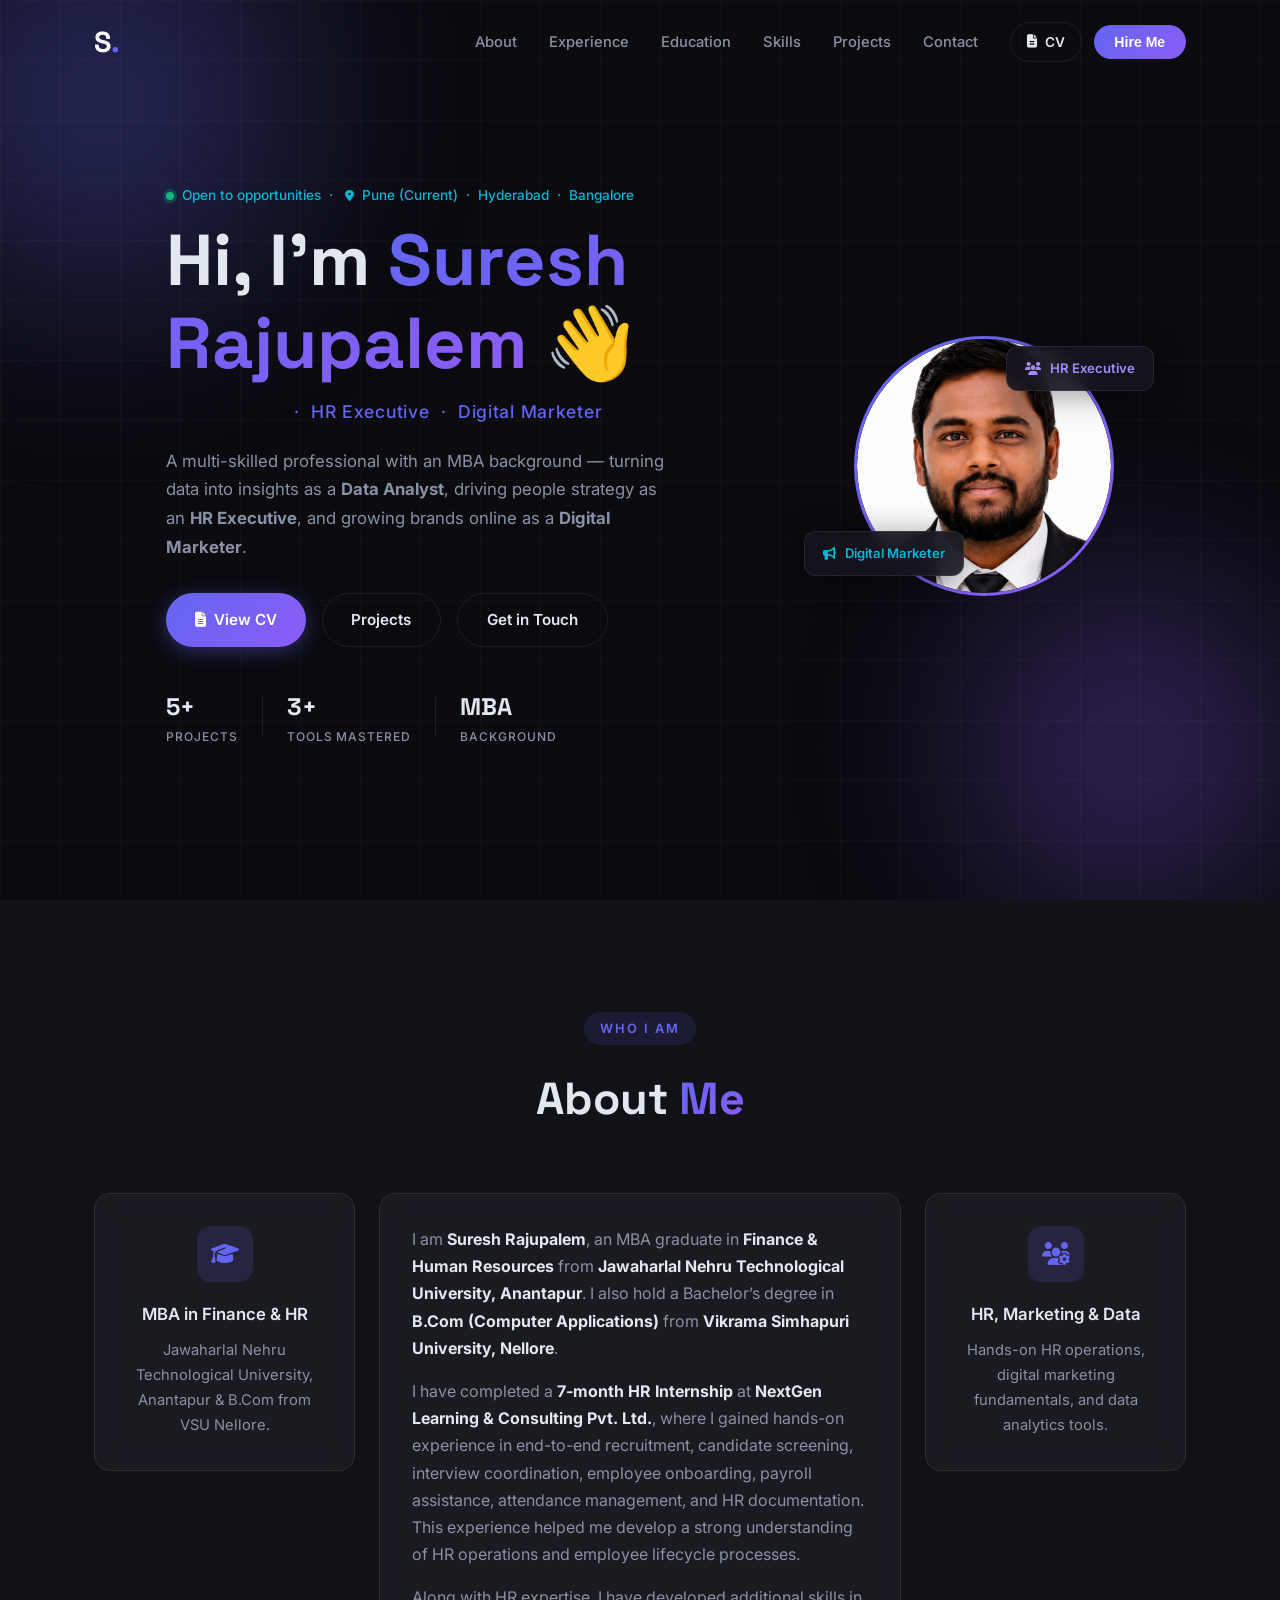
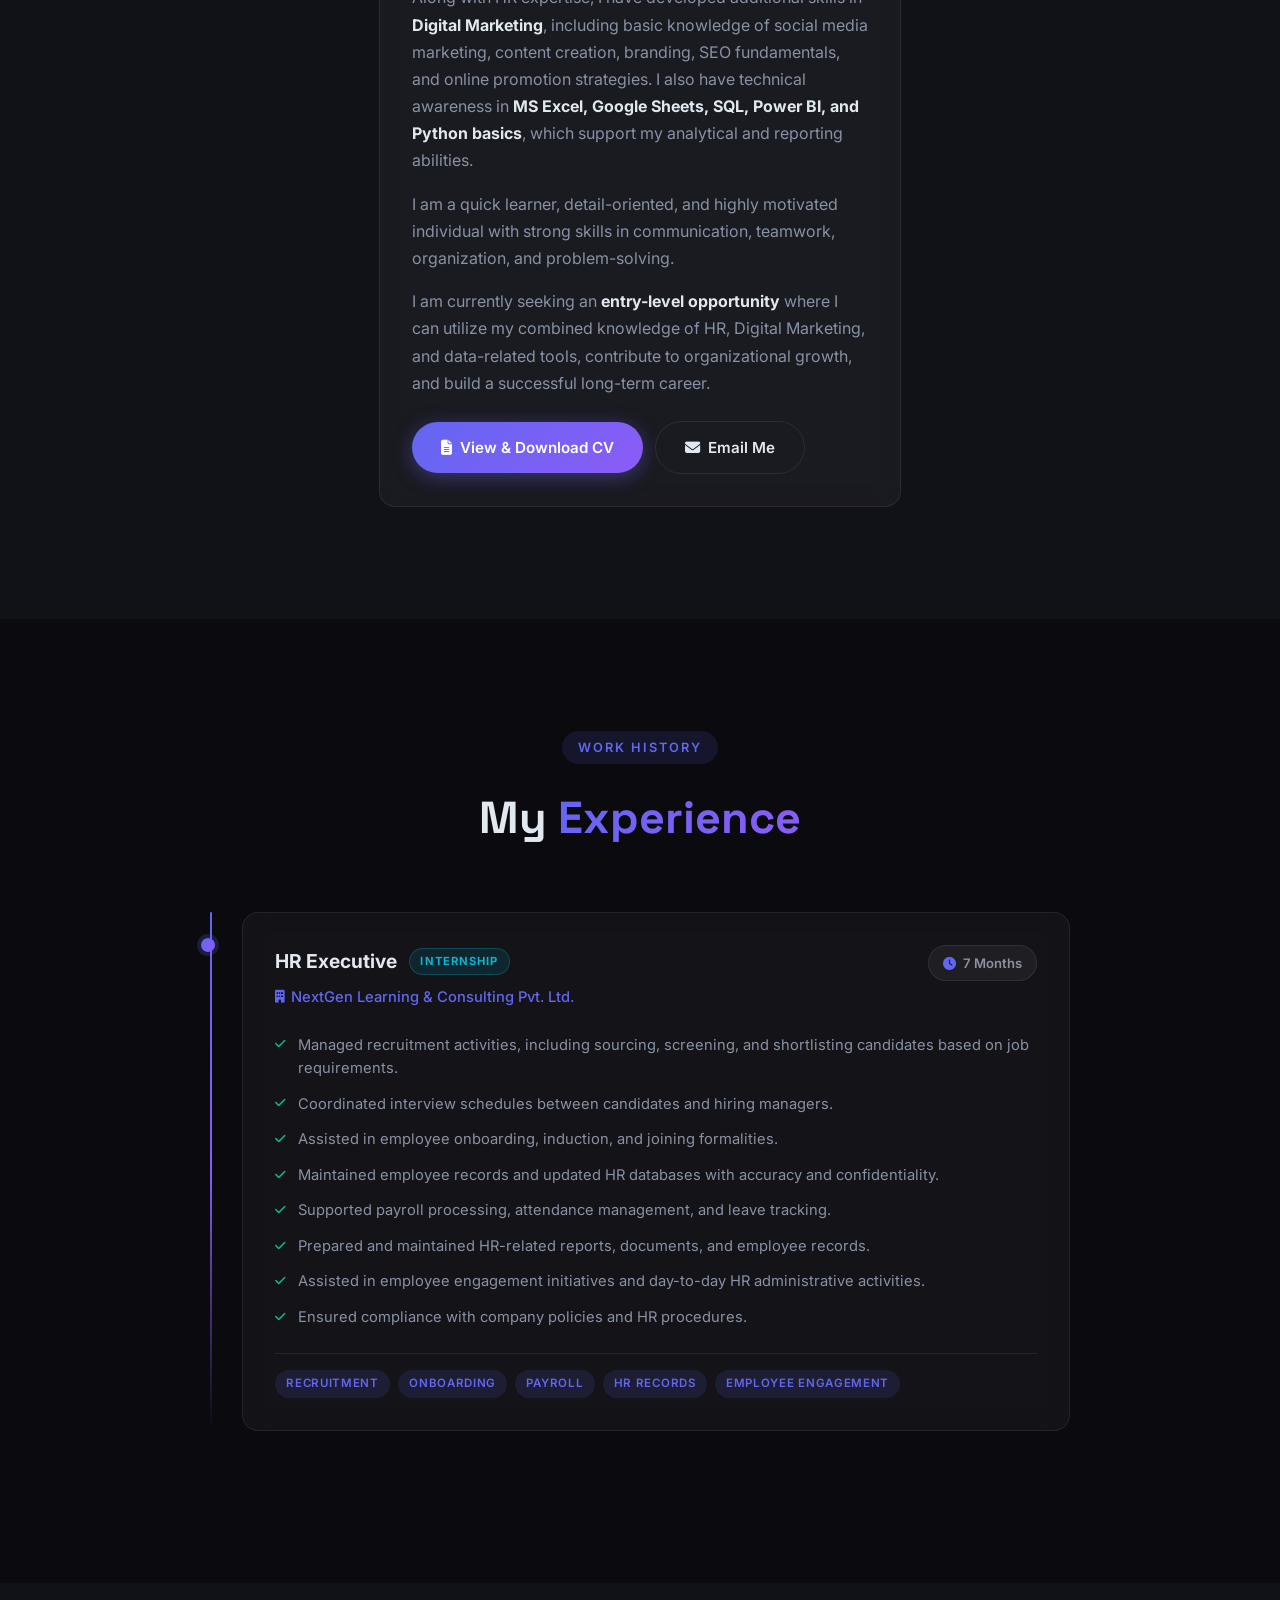
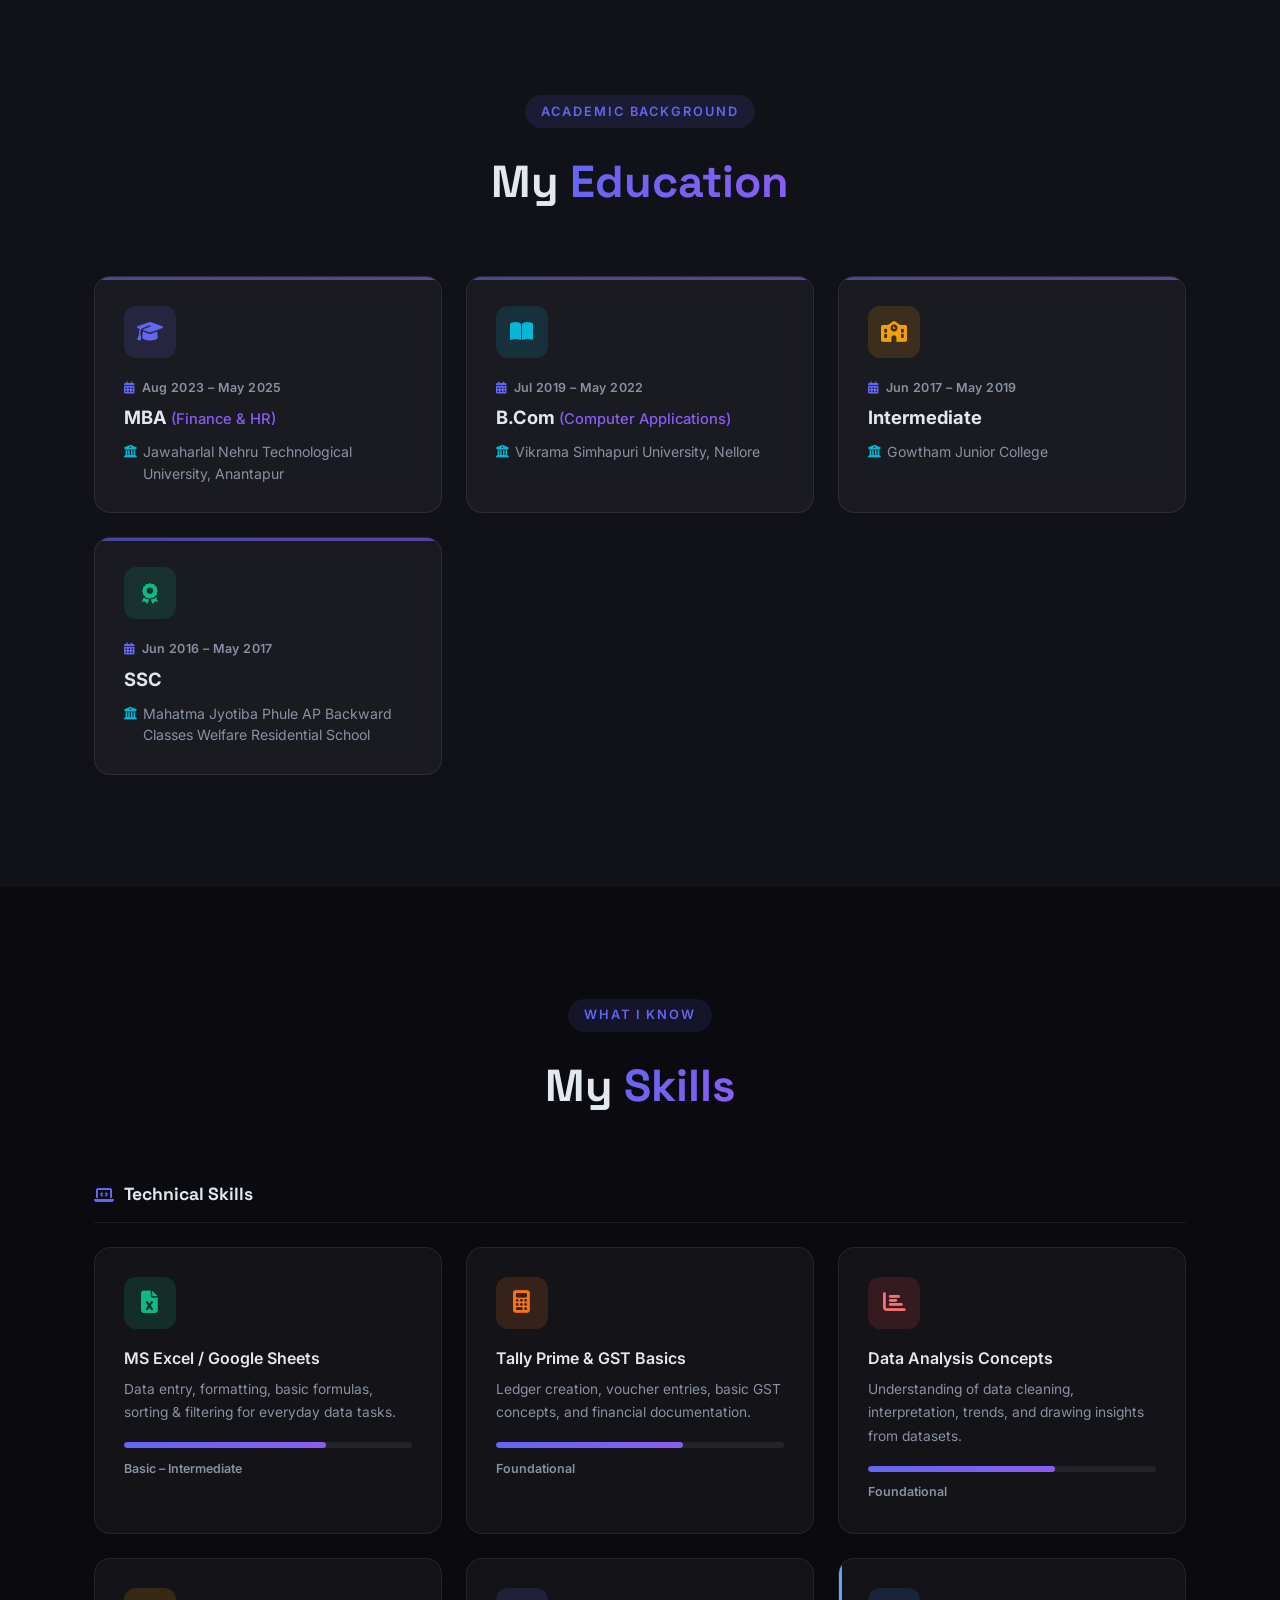
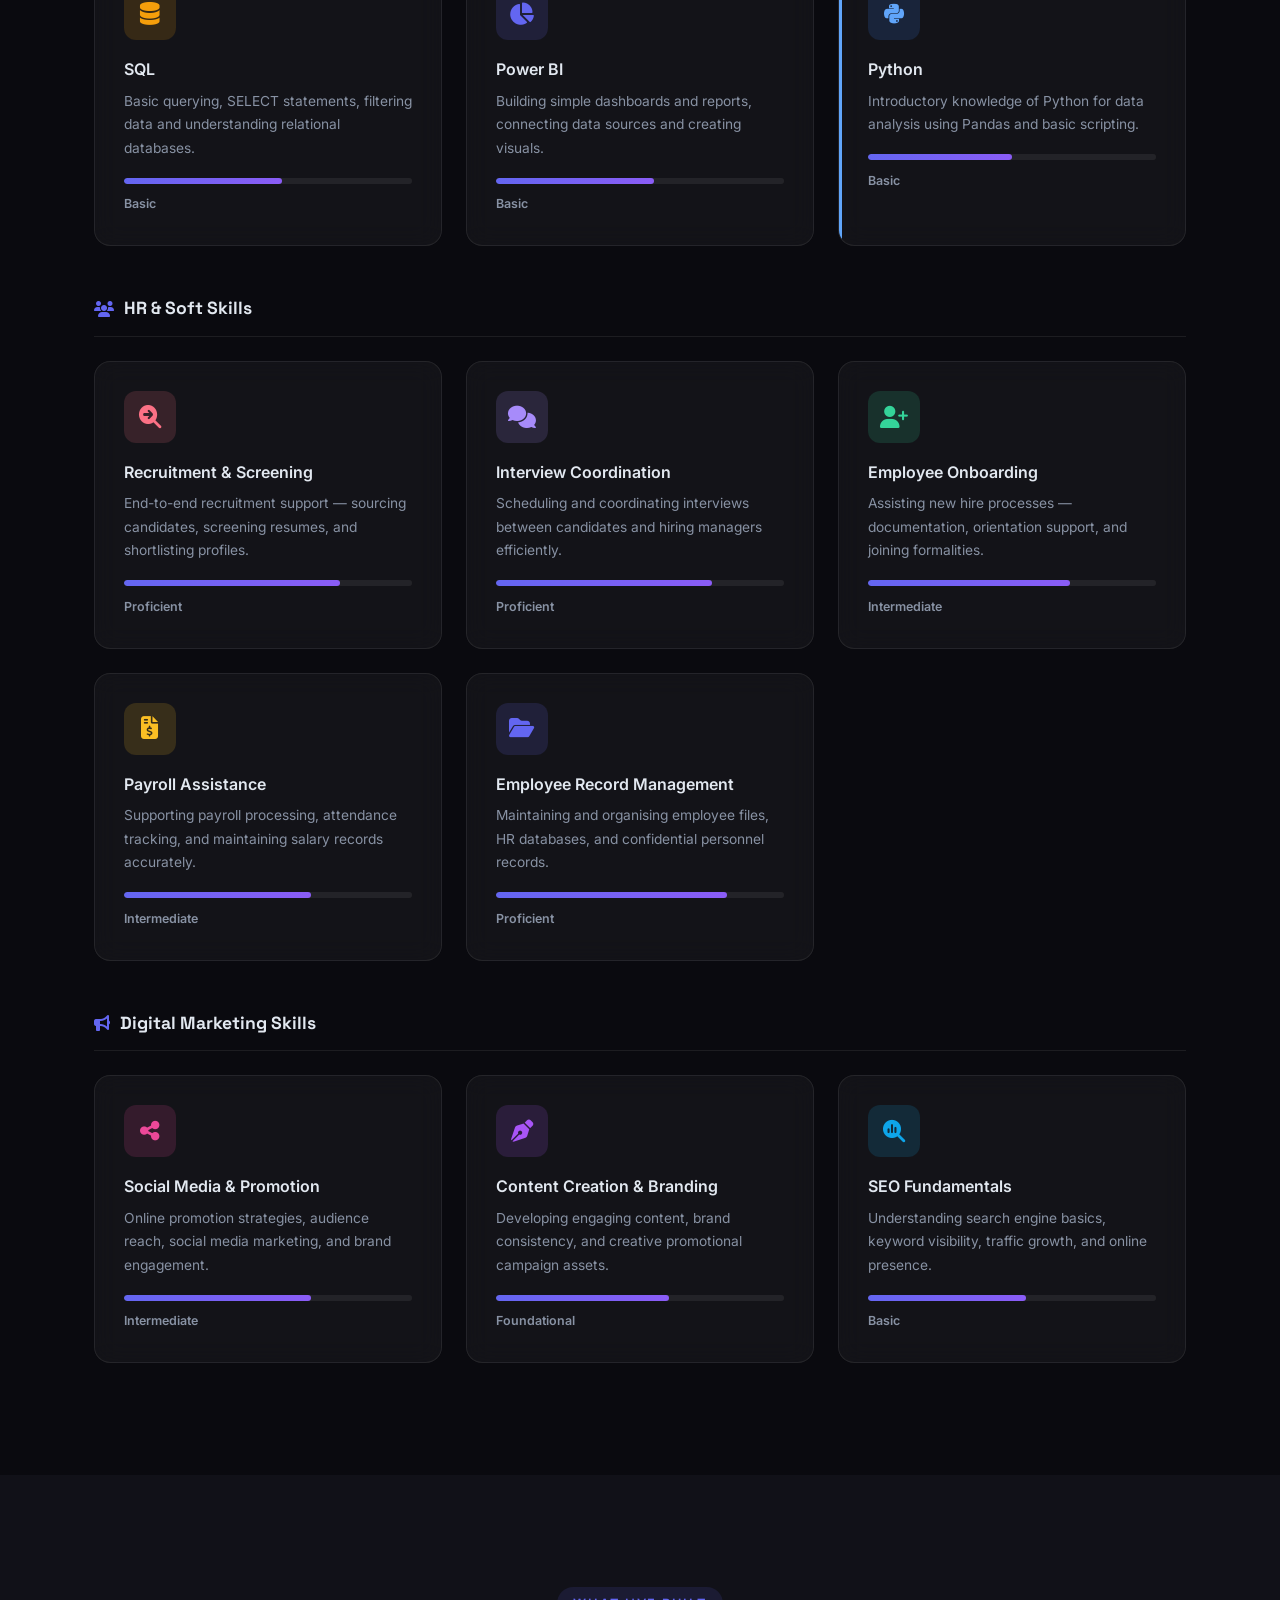
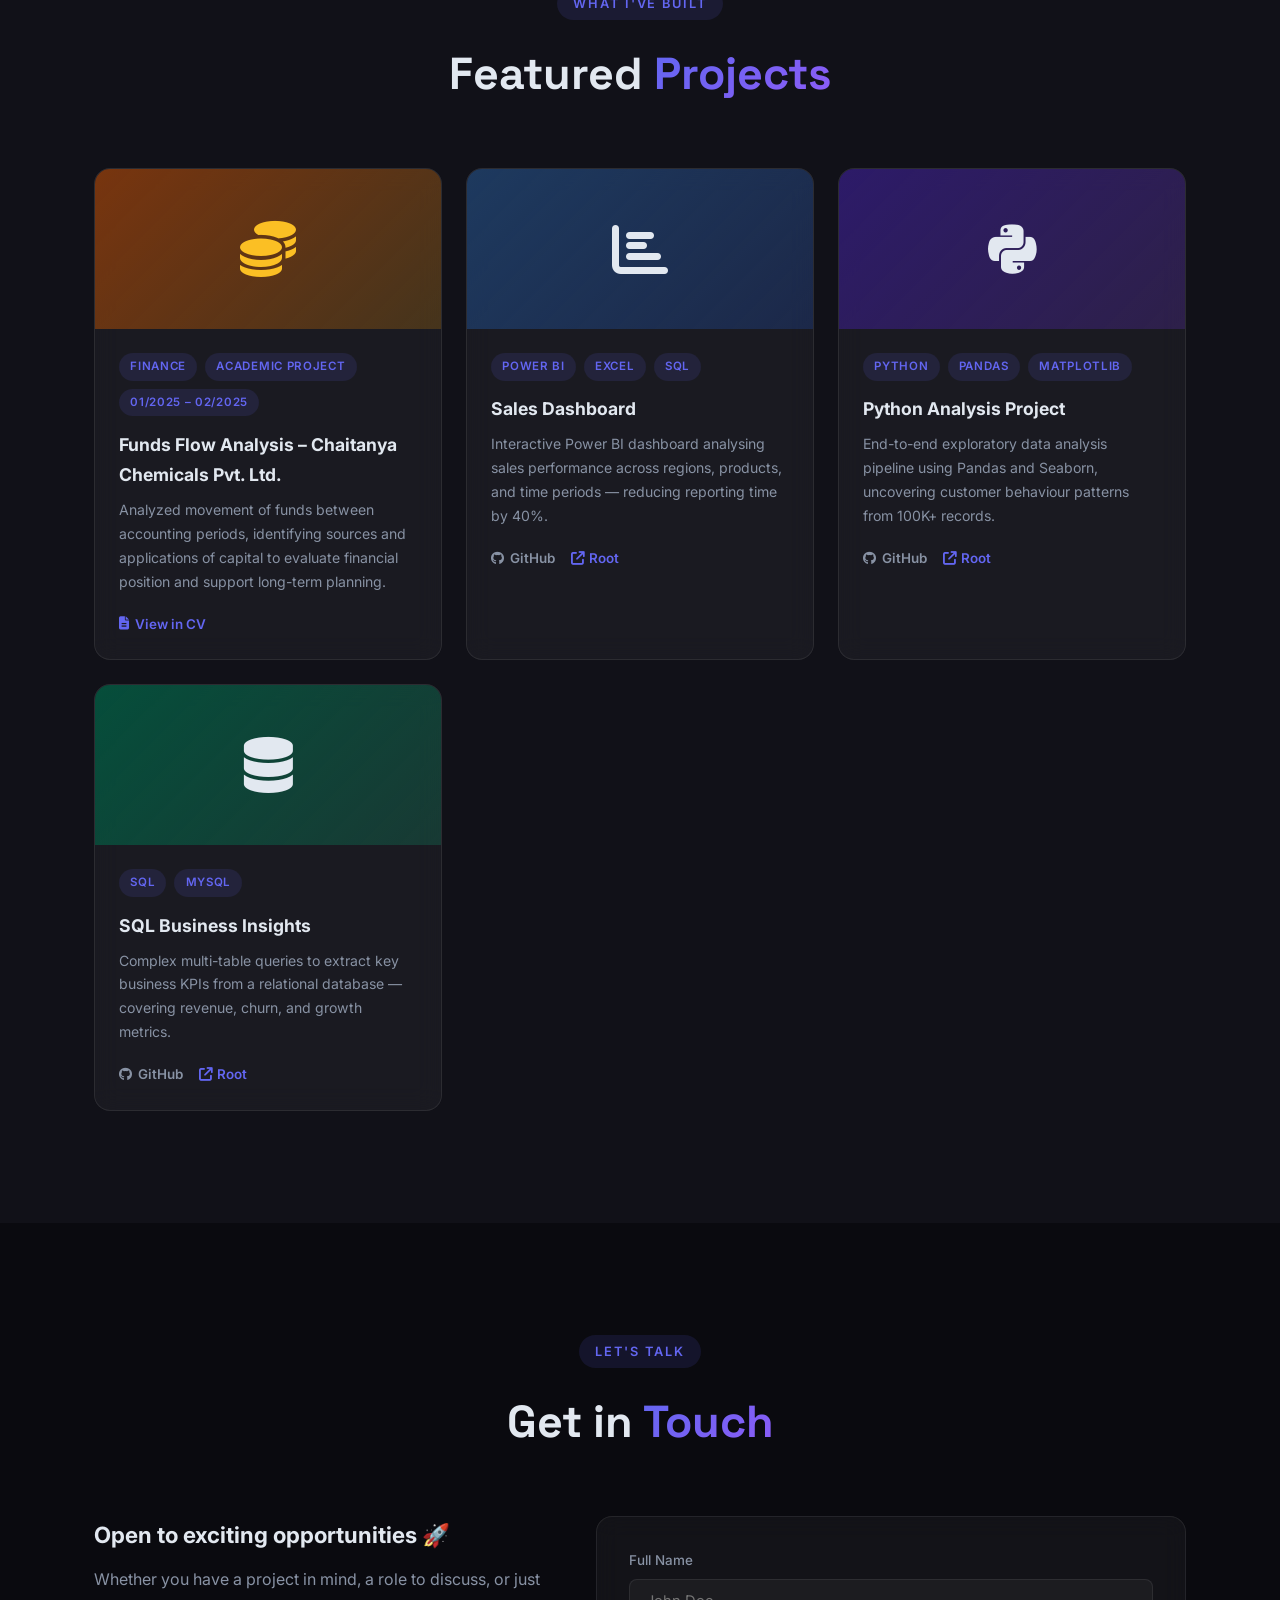
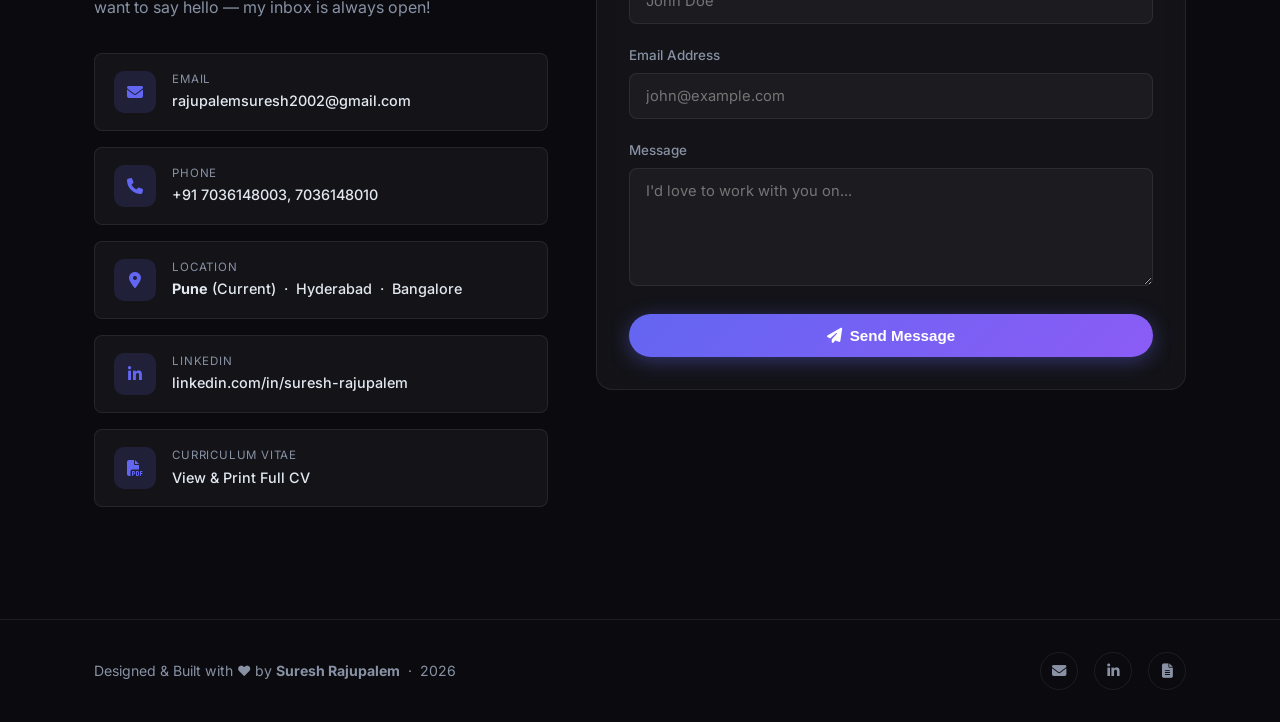
==== commit 35818a75: "Add Google Search Console verification" ====
--- a/index.html
+++ b/index.html
@@ -3,6 +3,7 @@
 <head>
   <meta charset="UTF-8" />
   <meta name="viewport" content="width=device-width, initial-scale=1.0" />
+  <meta name="google-site-verification" content="WrKwyf42HLYD9T31nLaH6OLBky_6JZi7thzq_fCEgQs" />
   <title>Suresh Rajupalem Portfolio</title>
   <link href="https://fonts.googleapis.com/css2?family=Inter:wght@300;400;500;600;700;800&family=Space+Grotesk:wght@400;500;600;700&display=swap" rel="stylesheet" />
   <link rel="stylesheet" href="https://cdnjs.cloudflare.com/ajax/libs/font-awesome/6.5.0/css/all.min.css" />
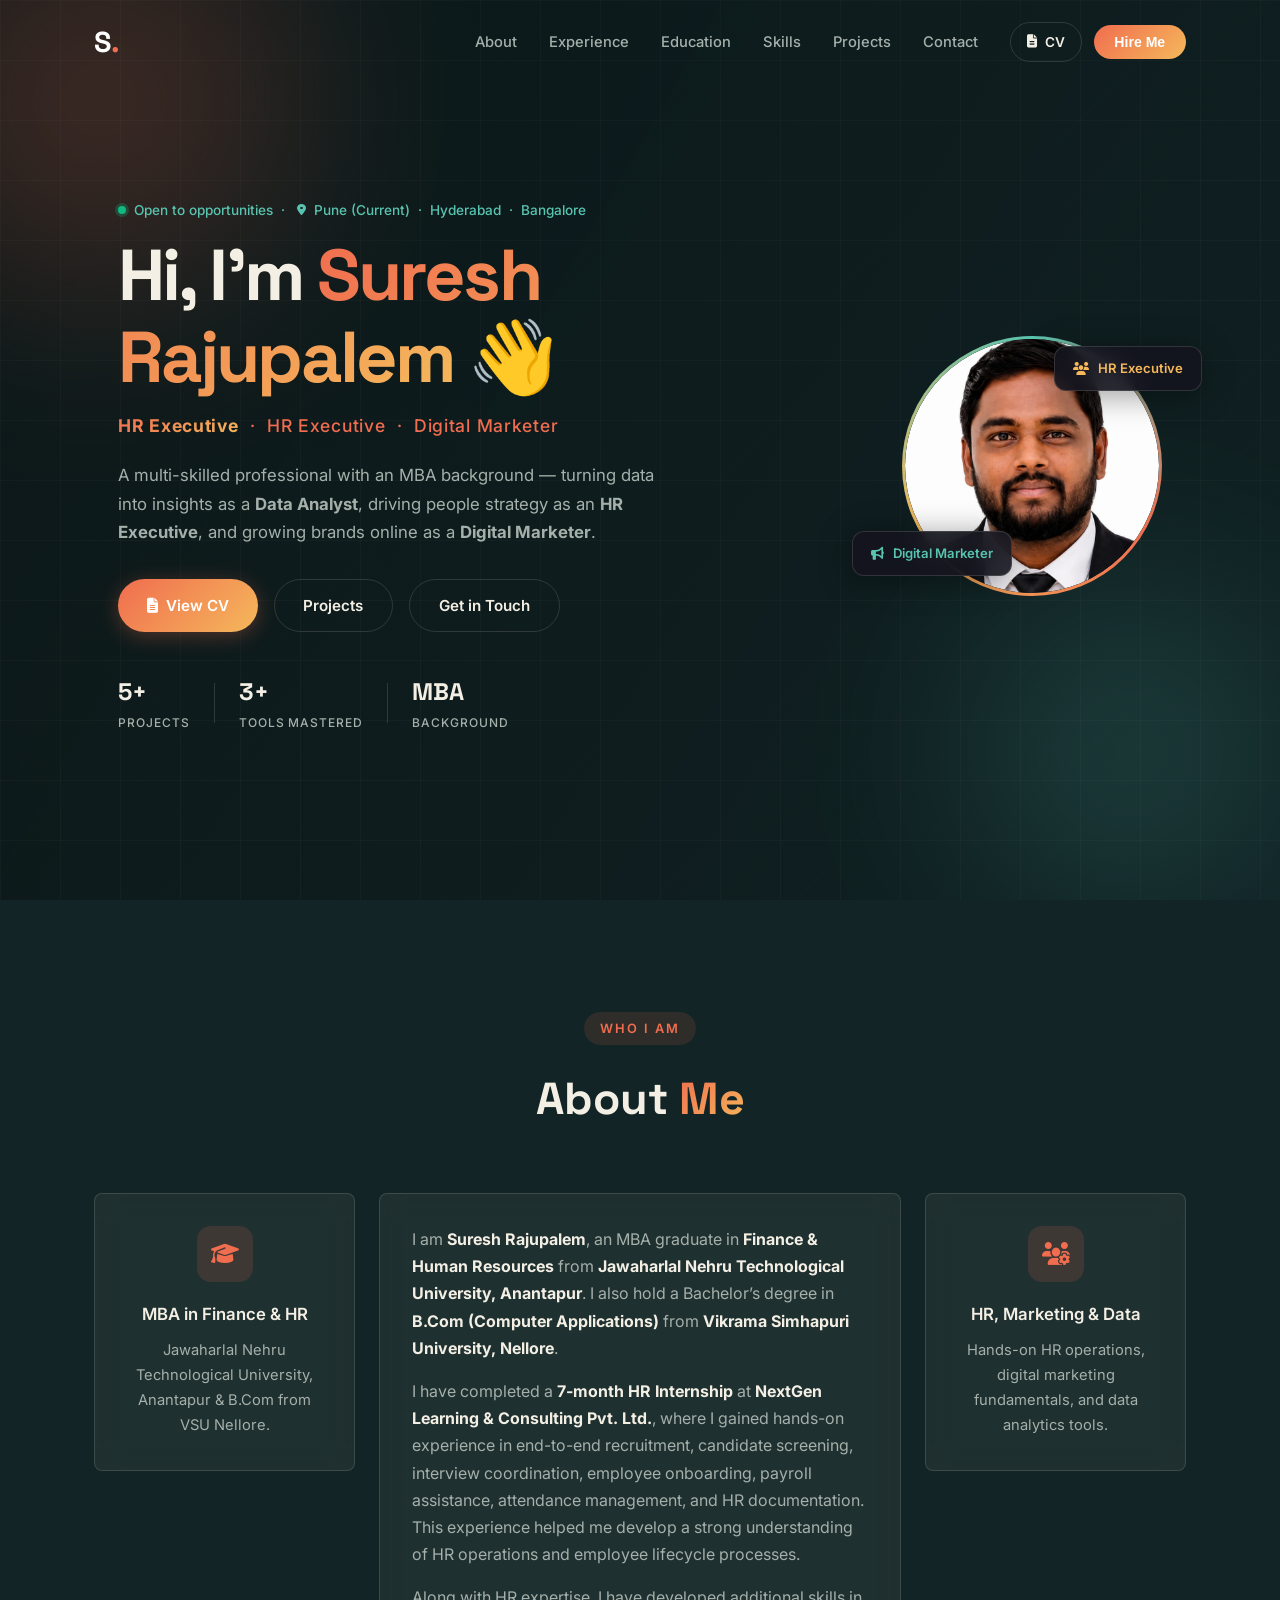
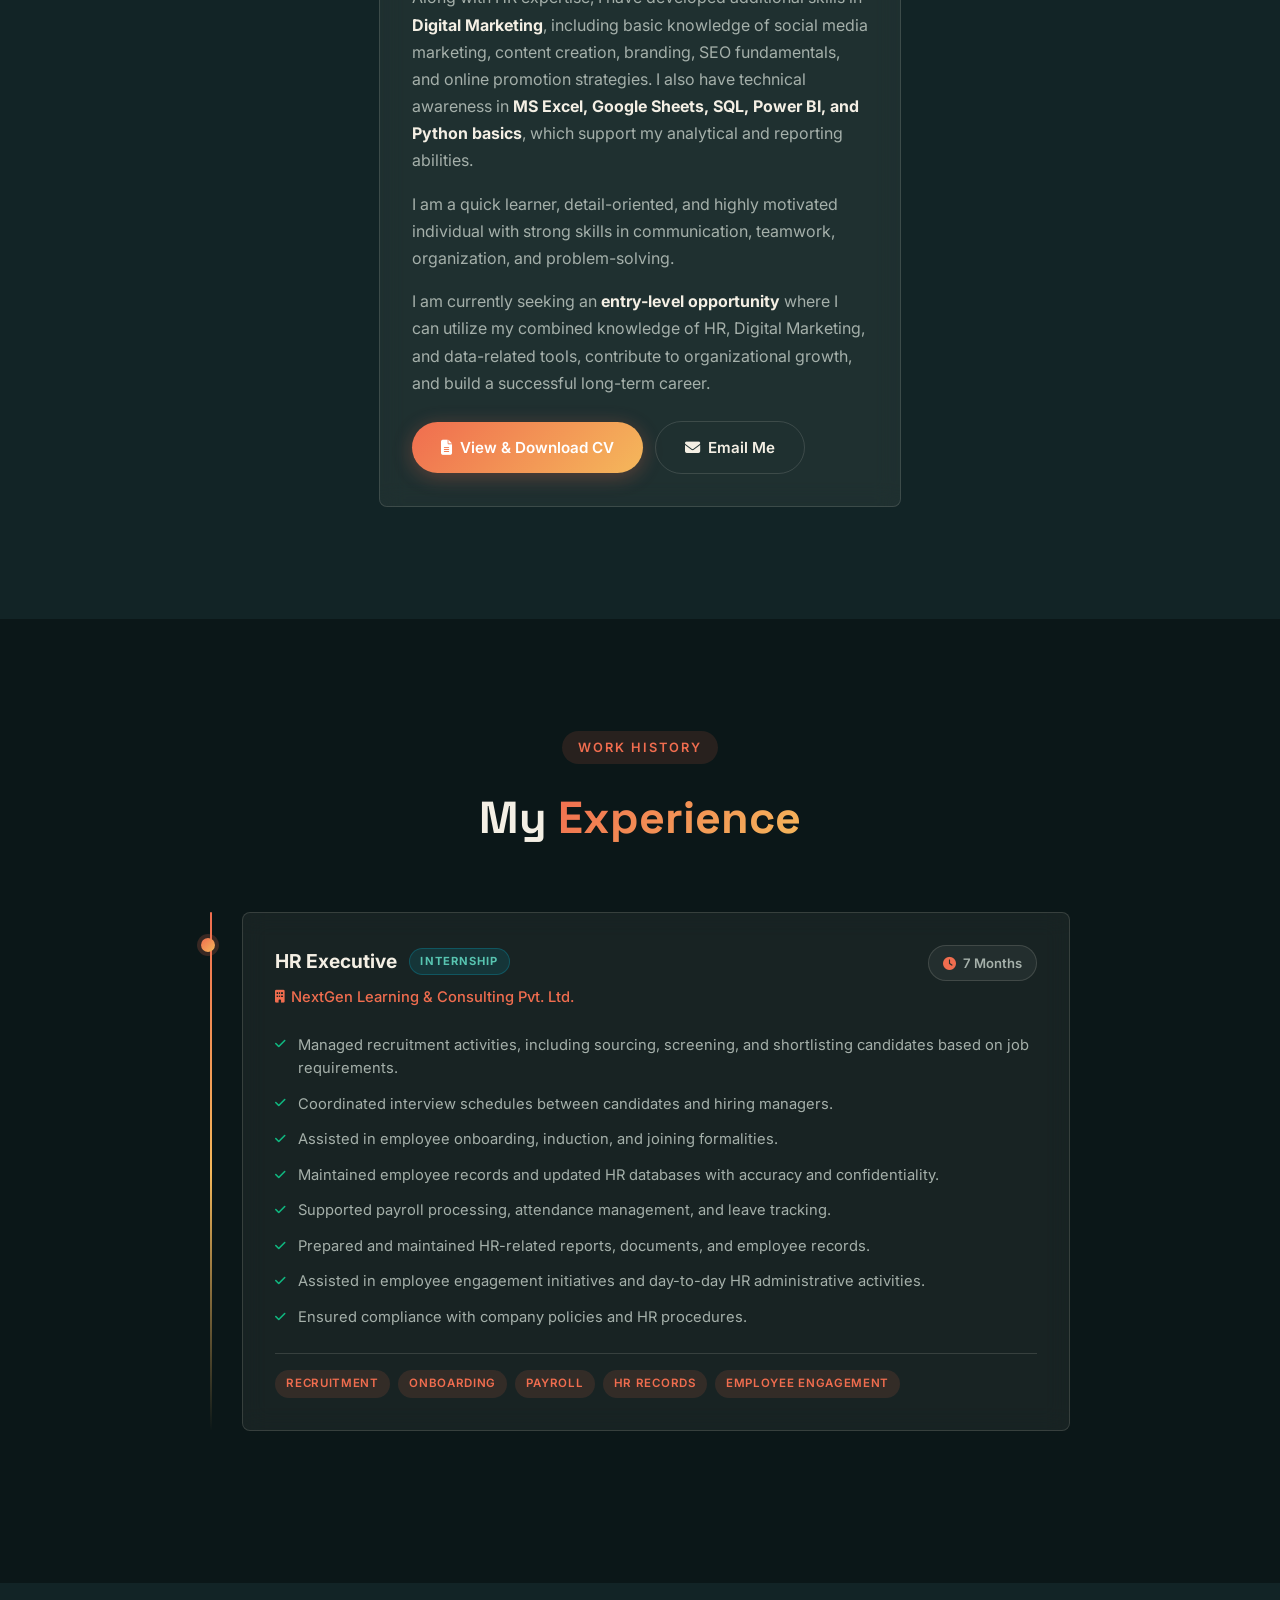
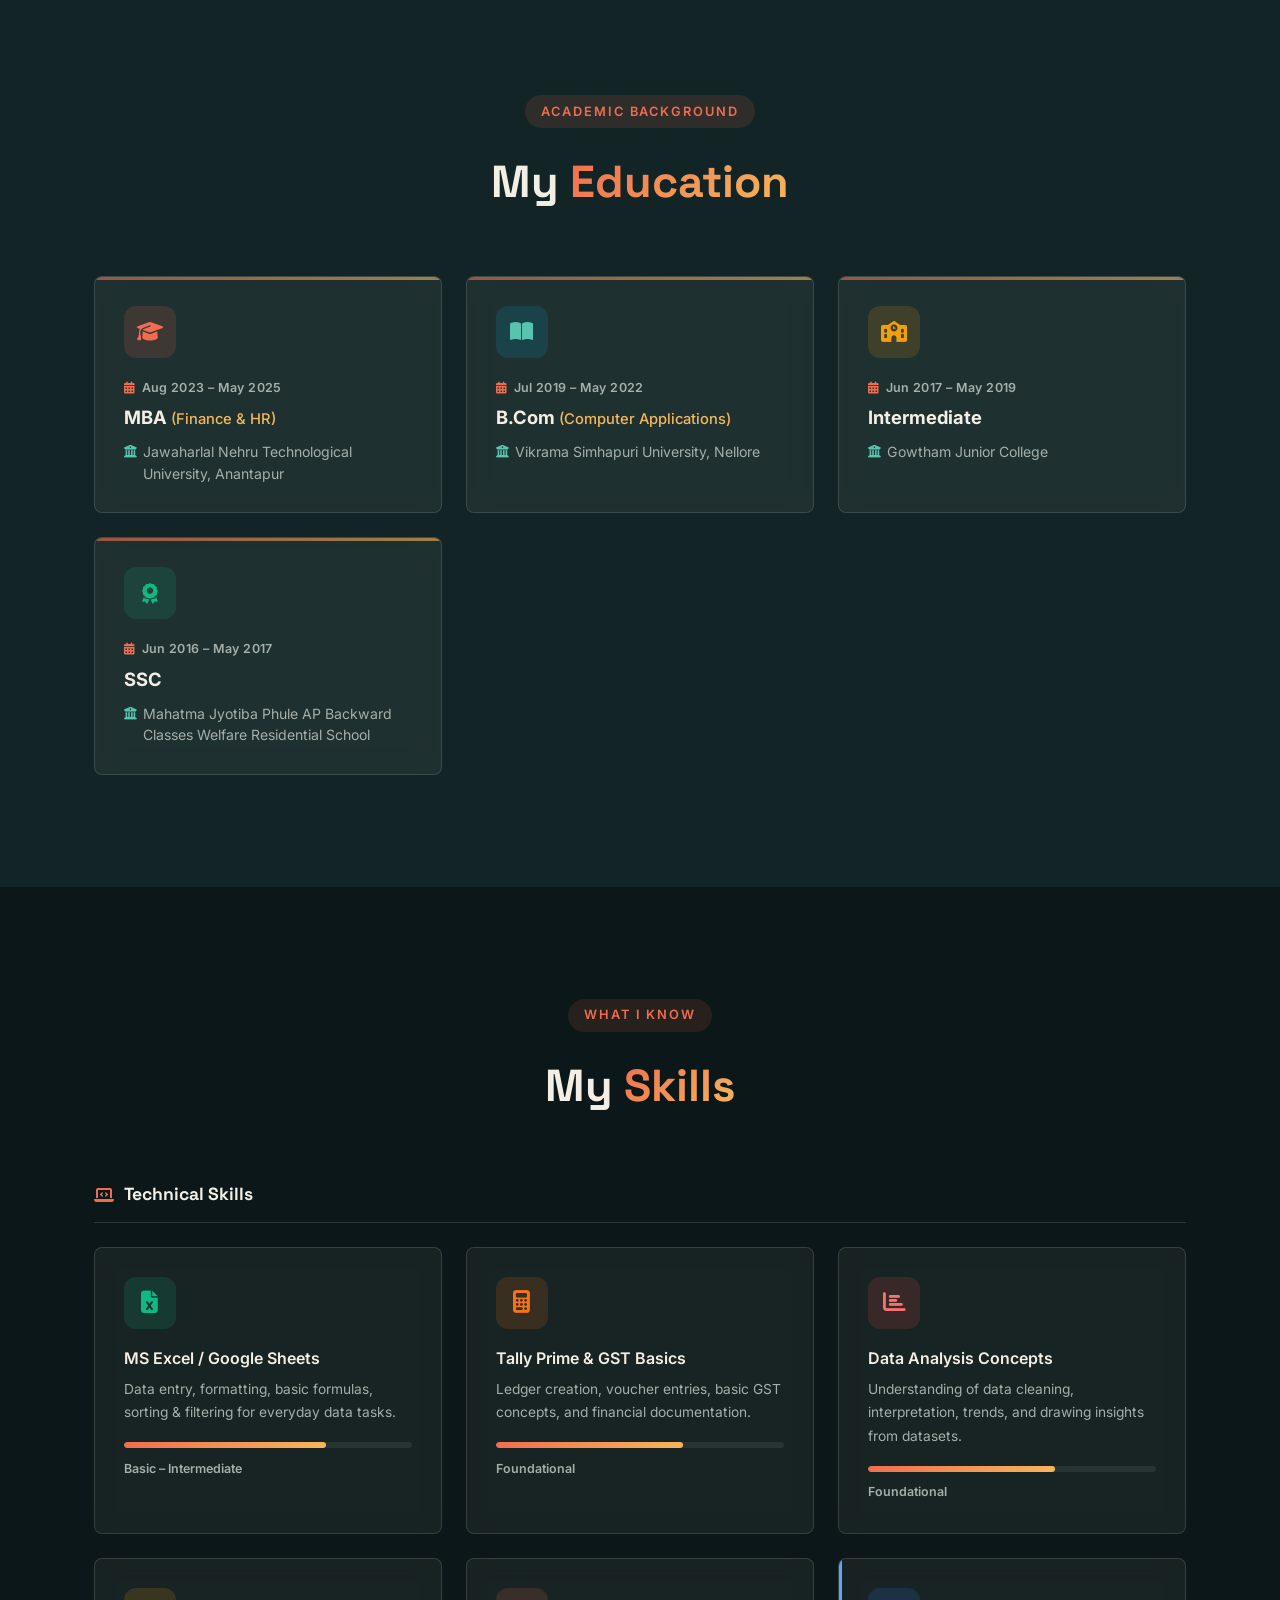
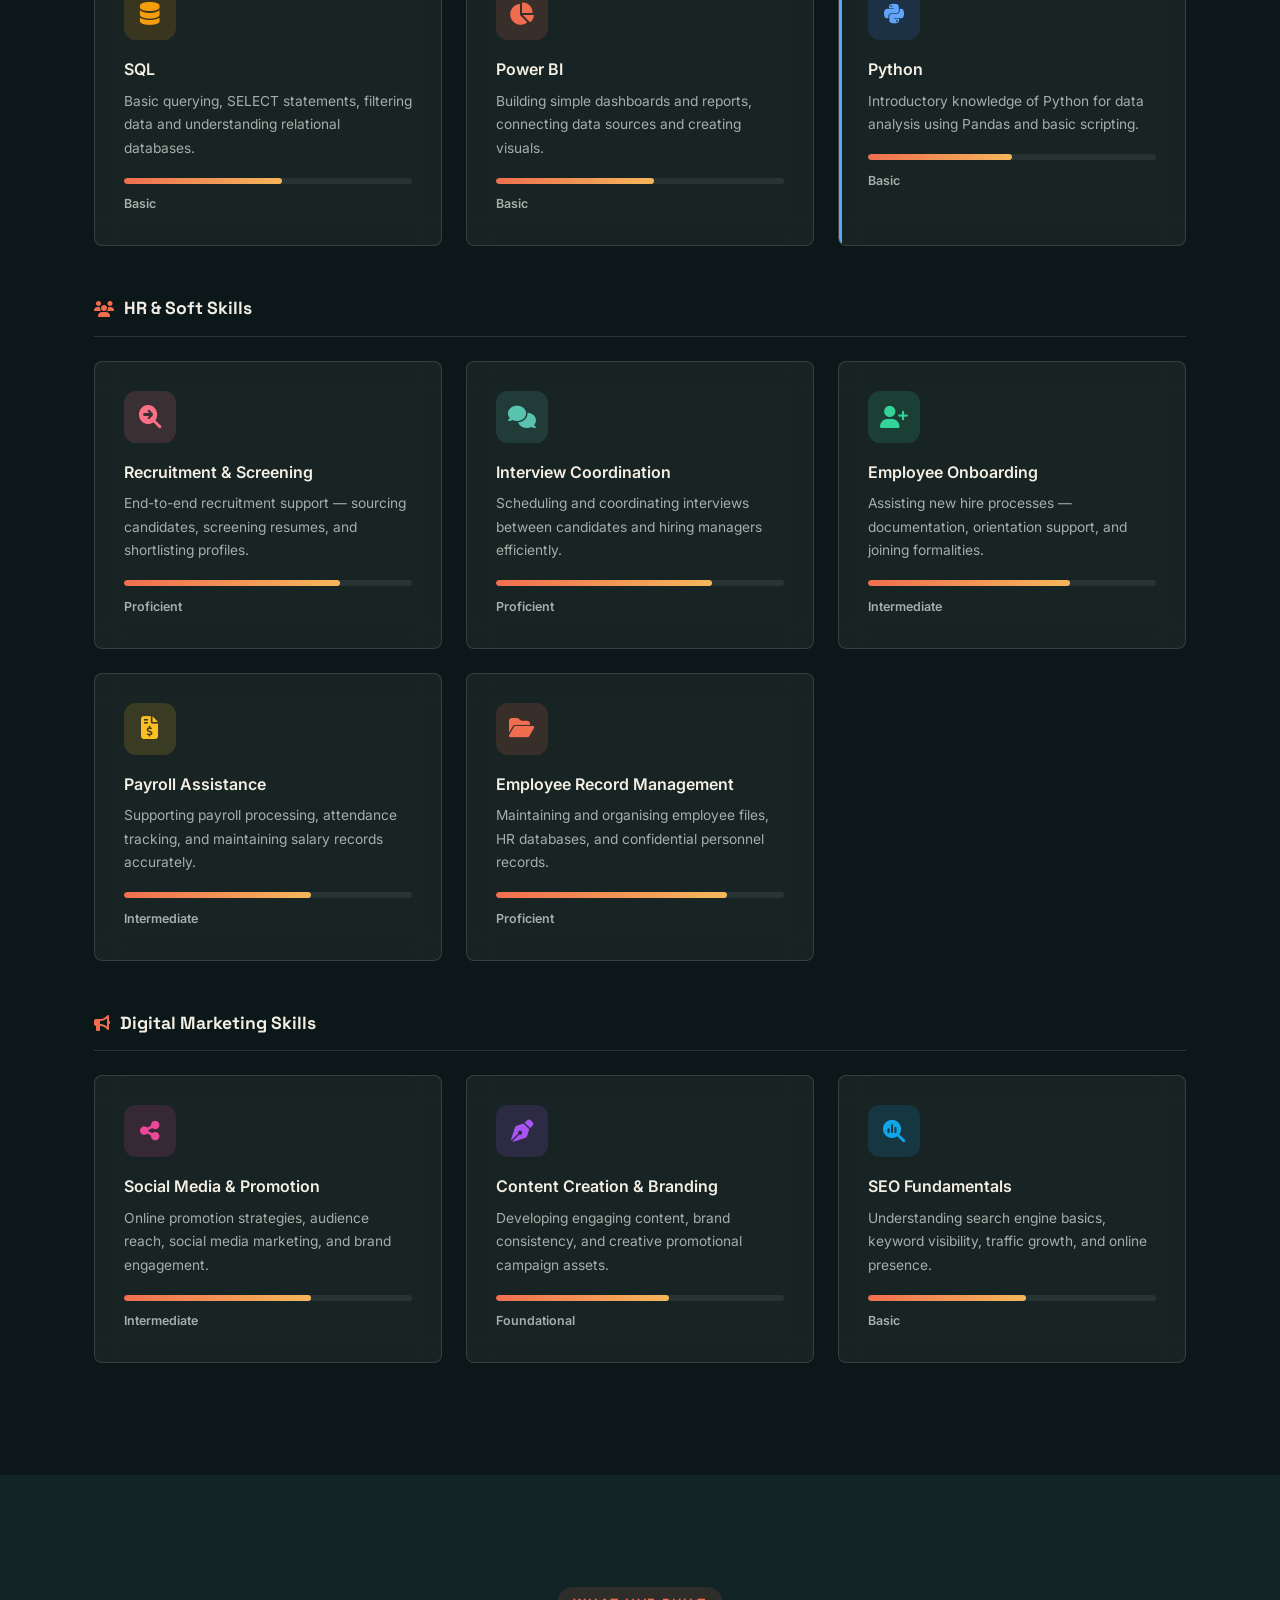
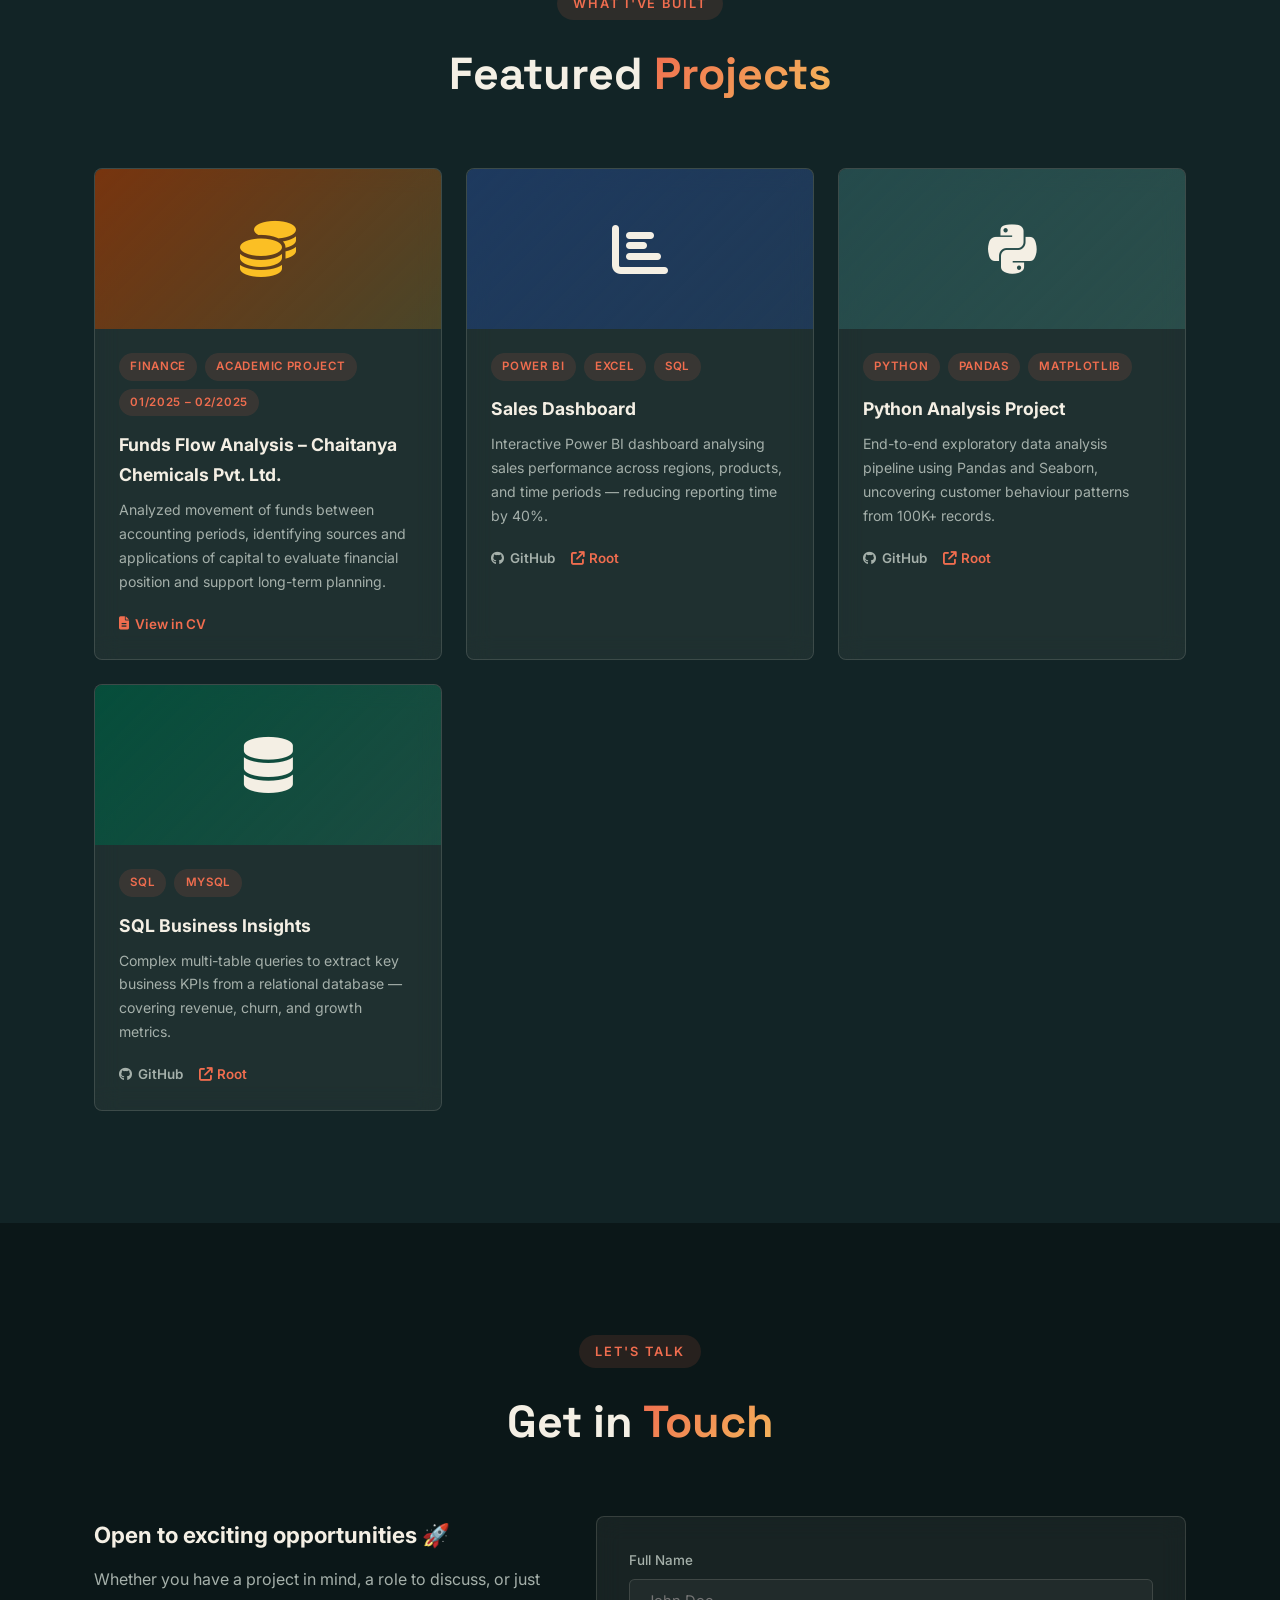
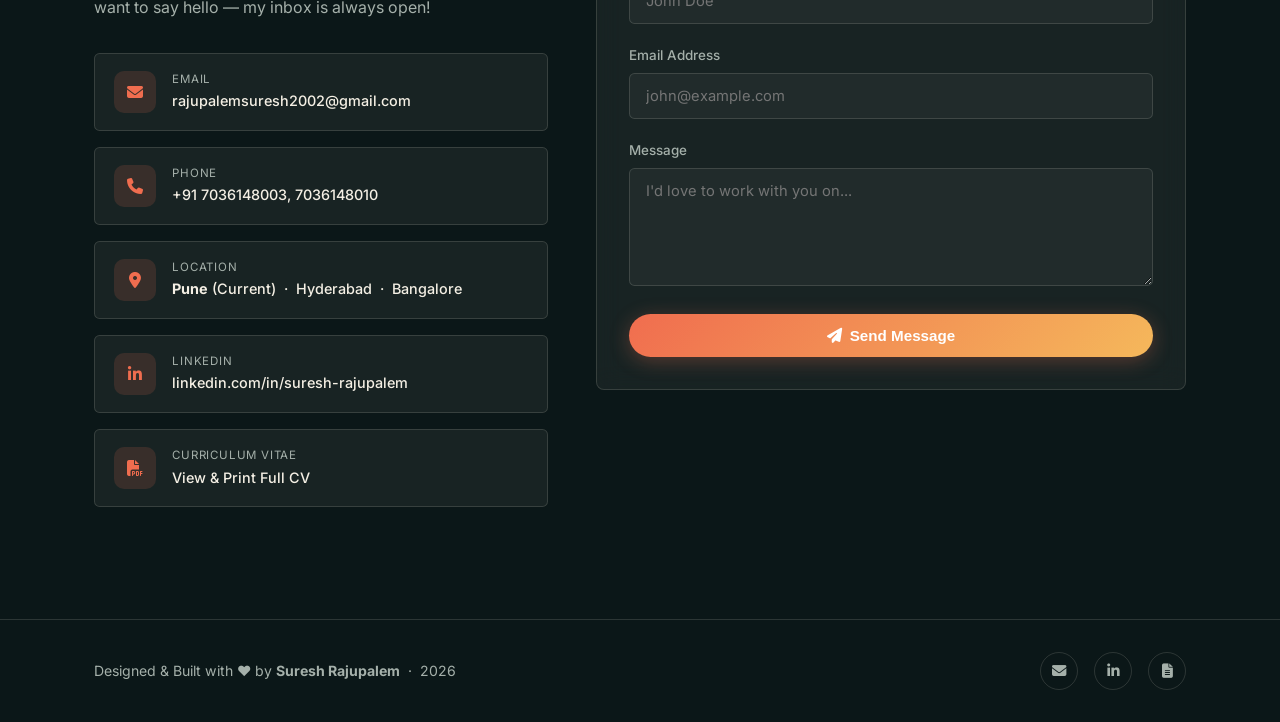
==== commit ac7c4a7c: "Update portfolio theme and Google indexing setup" ====
--- a/index.html
+++ b/index.html
@@ -3,7 +3,9 @@
 <head>
   <meta charset="UTF-8" />
   <meta name="viewport" content="width=device-width, initial-scale=1.0" />
+  <meta name="description" content="Suresh Rajupalem's portfolio covering HR operations, digital marketing, and data analytics." />
   <meta name="google-site-verification" content="WrKwyf42HLYD9T31nLaH6OLBky_6JZi7thzq_fCEgQs" />
+  <link rel="canonical" href="https://sureshrajupal.github.io/Suresh-Rajupalem-portfolio/" />
   <title>Suresh Rajupalem Portfolio</title>
   <link href="https://fonts.googleapis.com/css2?family=Inter:wght@300;400;500;600;700;800&family=Space+Grotesk:wght@400;500;600;700&display=swap" rel="stylesheet" />
   <link rel="stylesheet" href="https://cdnjs.cloudflare.com/ajax/libs/font-awesome/6.5.0/css/all.min.css" />
--- a/style.css
+++ b/style.css
@@ -7,21 +7,21 @@
 
 :root {
   /* Palette */
-  --clr-bg:          #0a0a0f;
-  --clr-bg-2:        #111118;
-  --clr-surface:     rgba(255,255,255,0.04);
-  --clr-border:      rgba(255,255,255,0.08);
-  --clr-text:        #e2e8f0;
-  --clr-muted:       #8892a4;
-  --clr-accent-1:    #6366f1;   /* indigo */
-  --clr-accent-2:    #8b5cf6;   /* violet */
-  --clr-accent-3:    #06b6d4;   /* cyan */
+  --clr-bg:          #0b1718;
+  --clr-bg-2:        #122426;
+  --clr-surface:     rgba(244,239,228,0.055);
+  --clr-border:      rgba(244,239,228,0.14);
+  --clr-text:        #f4efe4;
+  --clr-muted:       #a5b0aa;
+  --clr-accent-1:    #f06d4f;   /* coral */
+  --clr-accent-2:    #f5b85b;   /* marigold */
+  --clr-accent-3:    #58c4b0;   /* mint */
   --clr-green:       #10b981;
   --clr-yellow:      #f59e0b;
 
   /* Gradients */
   --grad-primary: linear-gradient(135deg, var(--clr-accent-1), var(--clr-accent-2));
-  --grad-cool:    linear-gradient(135deg, var(--clr-accent-1), var(--clr-accent-3));
+  --grad-cool:    linear-gradient(135deg, var(--clr-accent-3), #2e8f8e);
 
   /* Typography */
   --font-body:    'Inter', sans-serif;
@@ -31,10 +31,10 @@
   --section-pad: 7rem 0;
 
   /* Effects */
-  --radius:       1rem;
-  --radius-sm:    .5rem;
+  --radius:       .5rem;
+  --radius-sm:    .35rem;
   --shadow:       0 4px 32px rgba(0,0,0,.4);
-  --shadow-glow:  0 0 40px rgba(99,102,241,.2);
+  --shadow-glow:  0 0 40px rgba(240,109,79,.18);
   --transition:   .3s ease;
 }
 
@@ -42,7 +42,10 @@
 
 body {
   font-family: var(--font-body);
-  background: var(--clr-bg);
+  background:
+    radial-gradient(circle at 12% 8%, rgba(240,109,79,.13), transparent 28rem),
+    radial-gradient(circle at 88% 30%, rgba(88,196,176,.1), transparent 30rem),
+    var(--clr-bg);
   color: var(--clr-text);
   line-height: 1.7;
   overflow-x: hidden;
@@ -67,7 +70,7 @@
 .glass-card:hover {
   transform: translateY(-4px);
   box-shadow: var(--shadow-glow);
-  border-color: rgba(99,102,241,.3);
+  border-color: rgba(240,109,79,.55);
 }
 
 /* ── Buttons ── */
@@ -84,9 +87,9 @@
 .btn-primary {
   background: var(--grad-primary);
   color: #fff;
-  box-shadow: 0 4px 20px rgba(99,102,241,.4);
-}
-.btn-primary:hover { transform: translateY(-2px); box-shadow: 0 8px 28px rgba(99,102,241,.55); }
+  box-shadow: 0 4px 20px rgba(240,109,79,.3);
+}
+.btn-primary:hover { transform: translateY(-2px); box-shadow: 0 8px 28px rgba(240,109,79,.45); }
 .btn-outline {
   background: transparent;
   color: var(--clr-text);
@@ -104,7 +107,7 @@
   letter-spacing: .15em;
   text-transform: uppercase;
   color: var(--clr-accent-1);
-  background: rgba(99,102,241,.12);
+  background: rgba(240,109,79,.12);
   padding: .35rem 1rem;
   border-radius: 50px;
   margin-bottom: 1rem;
@@ -191,7 +194,7 @@
   border: none;
   transition: all var(--transition);
 }
-.nav-cta:hover { transform: translateY(-2px); box-shadow: 0 6px 20px rgba(99,102,241,.4); }
+.nav-cta:hover { transform: translateY(-2px); box-shadow: 0 6px 20px rgba(240,109,79,.4); }
 .hamburger { display: none; flex-direction: column; gap: 5px; background: none; border: none; cursor: pointer; padding: 4px; }
 .hamburger span { display: block; width: 24px; height: 2px; background: var(--clr-text); border-radius: 2px; transition: all .3s; }
 
@@ -204,7 +207,7 @@
   grid-template-columns: 1fr auto;
   align-items: center;
   gap: 3rem;
-  padding: 7rem 6rem 5rem;
+  padding: 8rem 3rem 6rem;
   max-width: 1140px;
   margin: 0 auto;
   position: relative;
@@ -214,6 +217,9 @@
   inset: 0;
   z-index: -1;
   overflow: hidden;
+  background:
+    linear-gradient(120deg, rgba(11,23,24,.98), rgba(18,36,38,.82)),
+    repeating-linear-gradient(135deg, transparent 0 48px, rgba(244,239,228,.018) 49px 50px);
 }
 .blob {
   position: absolute;
@@ -224,12 +230,12 @@
 }
 .blob-1 {
   width: 600px; height: 600px;
-  background: radial-gradient(circle, var(--clr-accent-1), transparent 70%);
+  background: radial-gradient(circle, rgba(240,109,79,.7), transparent 70%);
   top: -200px; left: -200px;
 }
 .blob-2 {
   width: 500px; height: 500px;
-  background: radial-gradient(circle, var(--clr-accent-2), transparent 70%);
+  background: radial-gradient(circle, rgba(88,196,176,.55), transparent 70%);
   bottom: -100px; right: -100px;
   animation-delay: -4s;
 }
@@ -266,7 +272,8 @@
 .hero-title {
   font-family: var(--font-heading);
   font-size: clamp(2.8rem, 6vw, 4.5rem);
-  font-weight: 800;
+  font-weight: 700;
+  letter-spacing: -.04em;
   line-height: 1.15;
   margin-bottom: .75rem;
 }
@@ -288,7 +295,7 @@
 .hero-desc {
   font-size: 1.05rem;
   color: var(--clr-muted);
-  max-width: 500px;
+  max-width: 560px;
   margin-bottom: 2rem;
 }
 .hero-btns   { display: flex; gap: 1rem; flex-wrap: wrap; margin-bottom: 2.5rem; }
@@ -303,7 +310,7 @@
 .avatar-ring   {
   width: 260px; height: 260px;
   border-radius: 50%;
-  background: var(--grad-primary);
+  background: conic-gradient(from 120deg, var(--clr-accent-1), var(--clr-accent-2), var(--clr-accent-3), var(--clr-accent-1));
   padding: 3px;
   animation: spinRing 12s linear infinite;
 }
@@ -343,7 +350,7 @@
   white-space: nowrap;
   animation: floatCard 4s ease-in-out infinite;
 }
-.card-top    { top: 10px; right: -40px; color: #a78bfa; animation-delay: 0s; }
+.card-top    { top: 10px; right: -40px; color: var(--clr-accent-2); animation-delay: 0s; }
 .card-bottom { bottom: 20px; left: -50px; color: var(--clr-accent-3); animation-delay: -2s; }
 @keyframes floatCard {
   0%,100% { transform: translateY(0); }
@@ -362,7 +369,7 @@
 .about-icon   {
   width: 56px; height: 56px;
   border-radius: 14px;
-  background: rgba(99,102,241,.15);
+  background: rgba(240,109,79,.15);
   display: flex; align-items: center; justify-content: center;
   font-size: 1.4rem;
   color: var(--clr-accent-1);
@@ -405,17 +412,17 @@
 
 .sql      { background: rgba(245,158,11,.15); color: var(--clr-yellow); }
 .excel    { background: rgba(16,185,129,.15); color: var(--clr-green); }
-.powerbi  { background: rgba(99,102,241,.15); color: var(--clr-accent-1); }
+.powerbi  { background: rgba(240,109,79,.15); color: var(--clr-accent-1); }
 .stats    { background: rgba(239,68,68,.15); color: #f87171; }
 .dataviz  { background: rgba(6,182,212,.15); color: var(--clr-accent-3); }
 .tally    { background: rgba(249,115,22,.15); color: #f97316; }
 
 /* HR icon themes */
 .hr-recruit  { background: rgba(251,113,133,.15); color: #fb7185; }
-.hr-interview{ background: rgba(167,139,250,.15); color: #a78bfa; }
+.hr-interview{ background: rgba(88,196,176,.15); color: var(--clr-accent-3); }
 .hr-onboard  { background: rgba(52,211,153,.15);  color: #34d399; }
 .hr-payroll  { background: rgba(251,191,36,.15);  color: #fbbf24; }
-.hr-records  { background: rgba(99,102,241,.15);  color: var(--clr-accent-1); }
+.hr-records  { background: rgba(240,109,79,.15);  color: var(--clr-accent-1); }
 
 /* Digital Marketing icon themes */
 .dm-social   { background: rgba(236,72,153,.15);  color: #ec4899; }
@@ -467,7 +474,7 @@
   font-size: 3.5rem;
 }
 .thumb-blue   { background: linear-gradient(135deg, #1e3a5f, #2563eb33); }
-.thumb-purple { background: linear-gradient(135deg, #2d1b69, #7c3aed33); }
+.thumb-purple { background: linear-gradient(135deg, #254b4c, #58c4b033); }
 .thumb-green  { background: linear-gradient(135deg, #064e3b, #10b98133); }
 .thumb-amber  { background: linear-gradient(135deg, #78350f, #f59e0b33); color: #fbbf24; }
 .project-body  { padding: 1.5rem; }
@@ -478,7 +485,7 @@
   text-transform: uppercase;
   letter-spacing: .06em;
   color: var(--clr-accent-1);
-  background: rgba(99,102,241,.12);
+  background: rgba(240,109,79,.12);
   padding: .25rem .7rem;
   border-radius: 50px;
 }
@@ -520,7 +527,7 @@
 .contact-item-icon {
   width: 42px; height: 42px;
   border-radius: 10px;
-  background: rgba(99,102,241,.15);
+  background: rgba(240,109,79,.15);
   color: var(--clr-accent-1);
   display: flex; align-items: center; justify-content: center;
   font-size: 1rem;
@@ -549,7 +556,7 @@
 .form-group input:focus,
 .form-group textarea:focus {
   border-color: var(--clr-accent-1);
-  box-shadow: 0 0 0 3px rgba(99,102,241,.15);
+  box-shadow: 0 0 0 3px rgba(240,109,79,.15);
 }
 .form-group textarea { resize: vertical; }
 .form-success {
@@ -608,10 +615,10 @@
   opacity: 0; pointer-events: none;
   transform: translateY(12px);
   transition: all var(--transition);
-  box-shadow: 0 4px 16px rgba(99,102,241,.4);
+  box-shadow: 0 4px 16px rgba(240,109,79,.4);
 }
 .back-to-top.visible { opacity: 1; pointer-events: all; transform: translateY(0); }
-.back-to-top:hover   { transform: translateY(-3px); box-shadow: 0 8px 24px rgba(99,102,241,.5); }
+.back-to-top:hover   { transform: translateY(-3px); box-shadow: 0 8px 24px rgba(240,109,79,.5); }
 
 /* =========================================================
    EXPERIENCE / TIMELINE
@@ -644,7 +651,7 @@
   width: 14px; height: 14px;
   border-radius: 50%;
   background: var(--grad-primary);
-  box-shadow: 0 0 0 4px rgba(99,102,241,.2);
+  box-shadow: 0 0 0 4px rgba(240,109,79,.2);
   z-index: 1;
 }
 
@@ -774,7 +781,7 @@
   flex-shrink: 0;
 }
 
-.edu-mba   { background: rgba(99,102,241,.15); color: var(--clr-accent-1); }
+.edu-mba   { background: rgba(240,109,79,.15); color: var(--clr-accent-1); }
 .edu-bcom  { background: rgba(6,182,212,.15); color: var(--clr-accent-3); }
 .edu-inter { background: rgba(245,158,11,.15); color: var(--clr-yellow); }
 .edu-ssc   { background: rgba(16,185,129,.15); color: var(--clr-green); }
